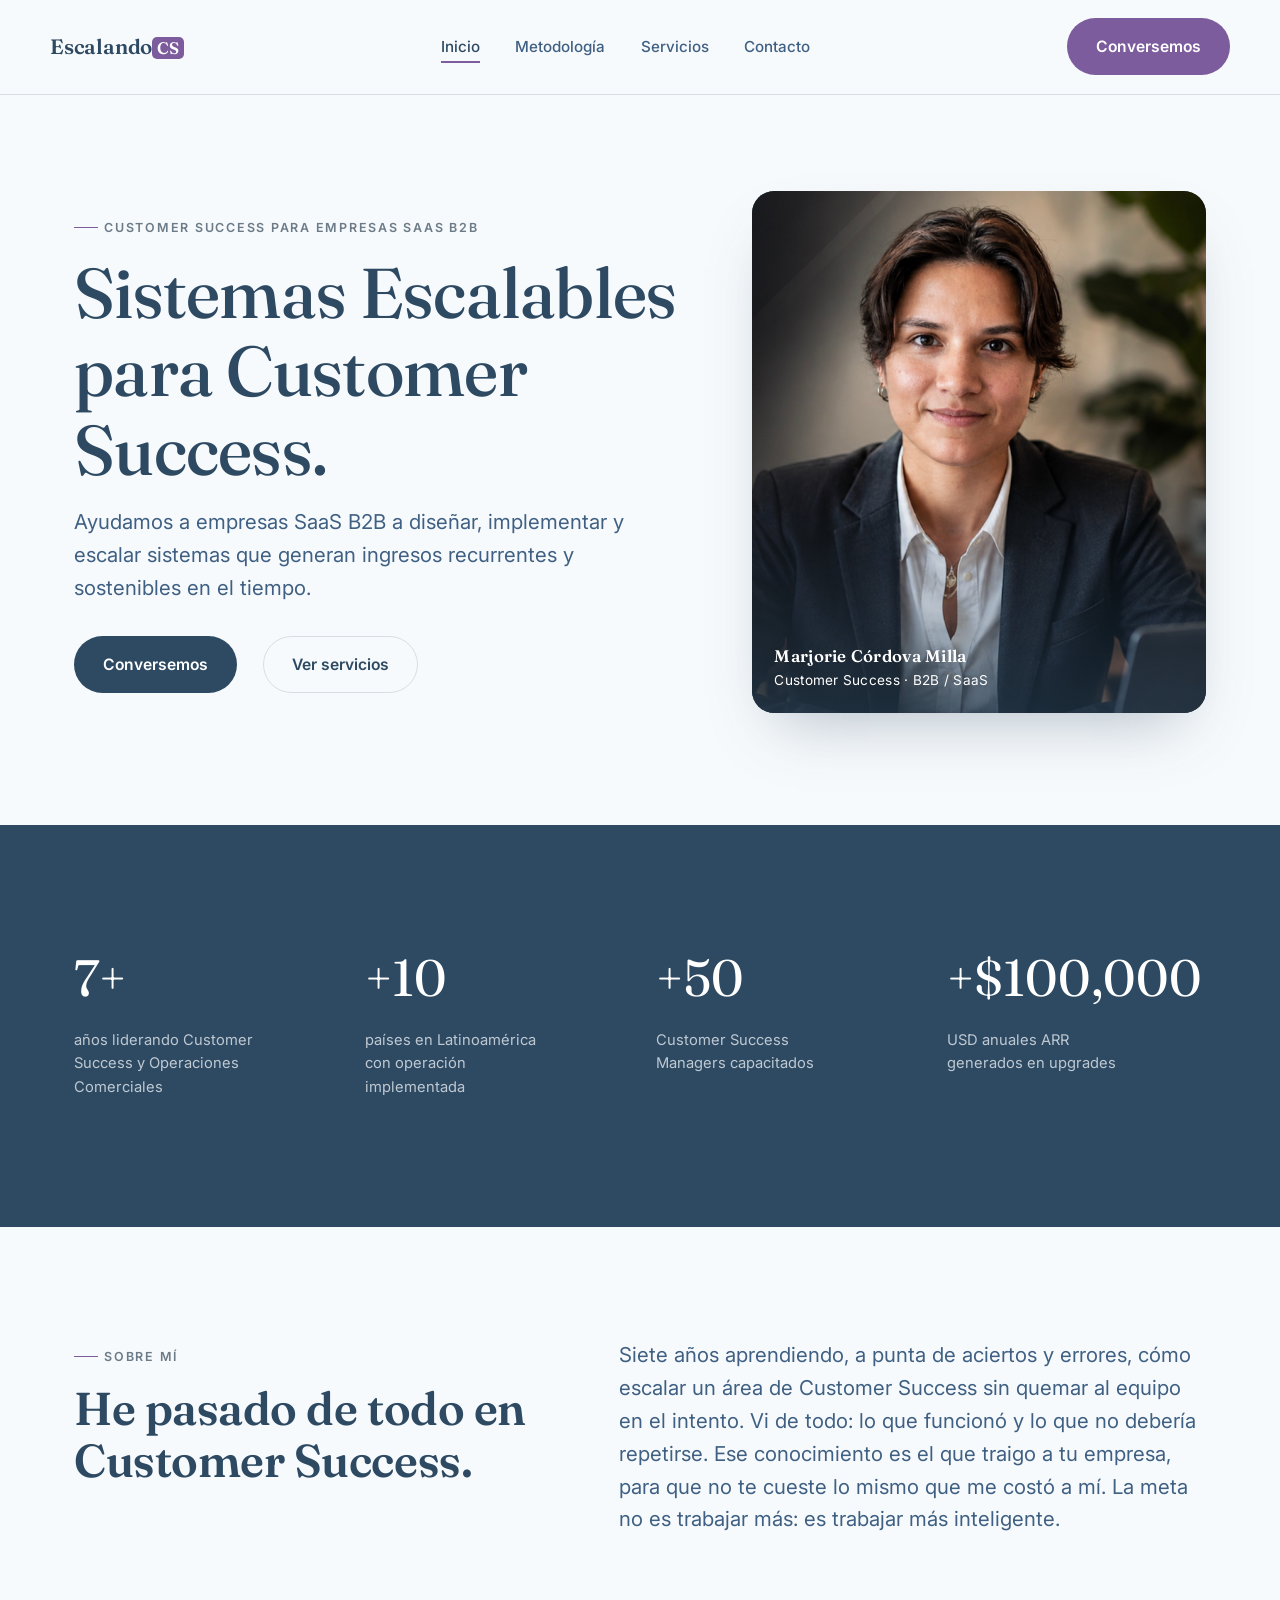
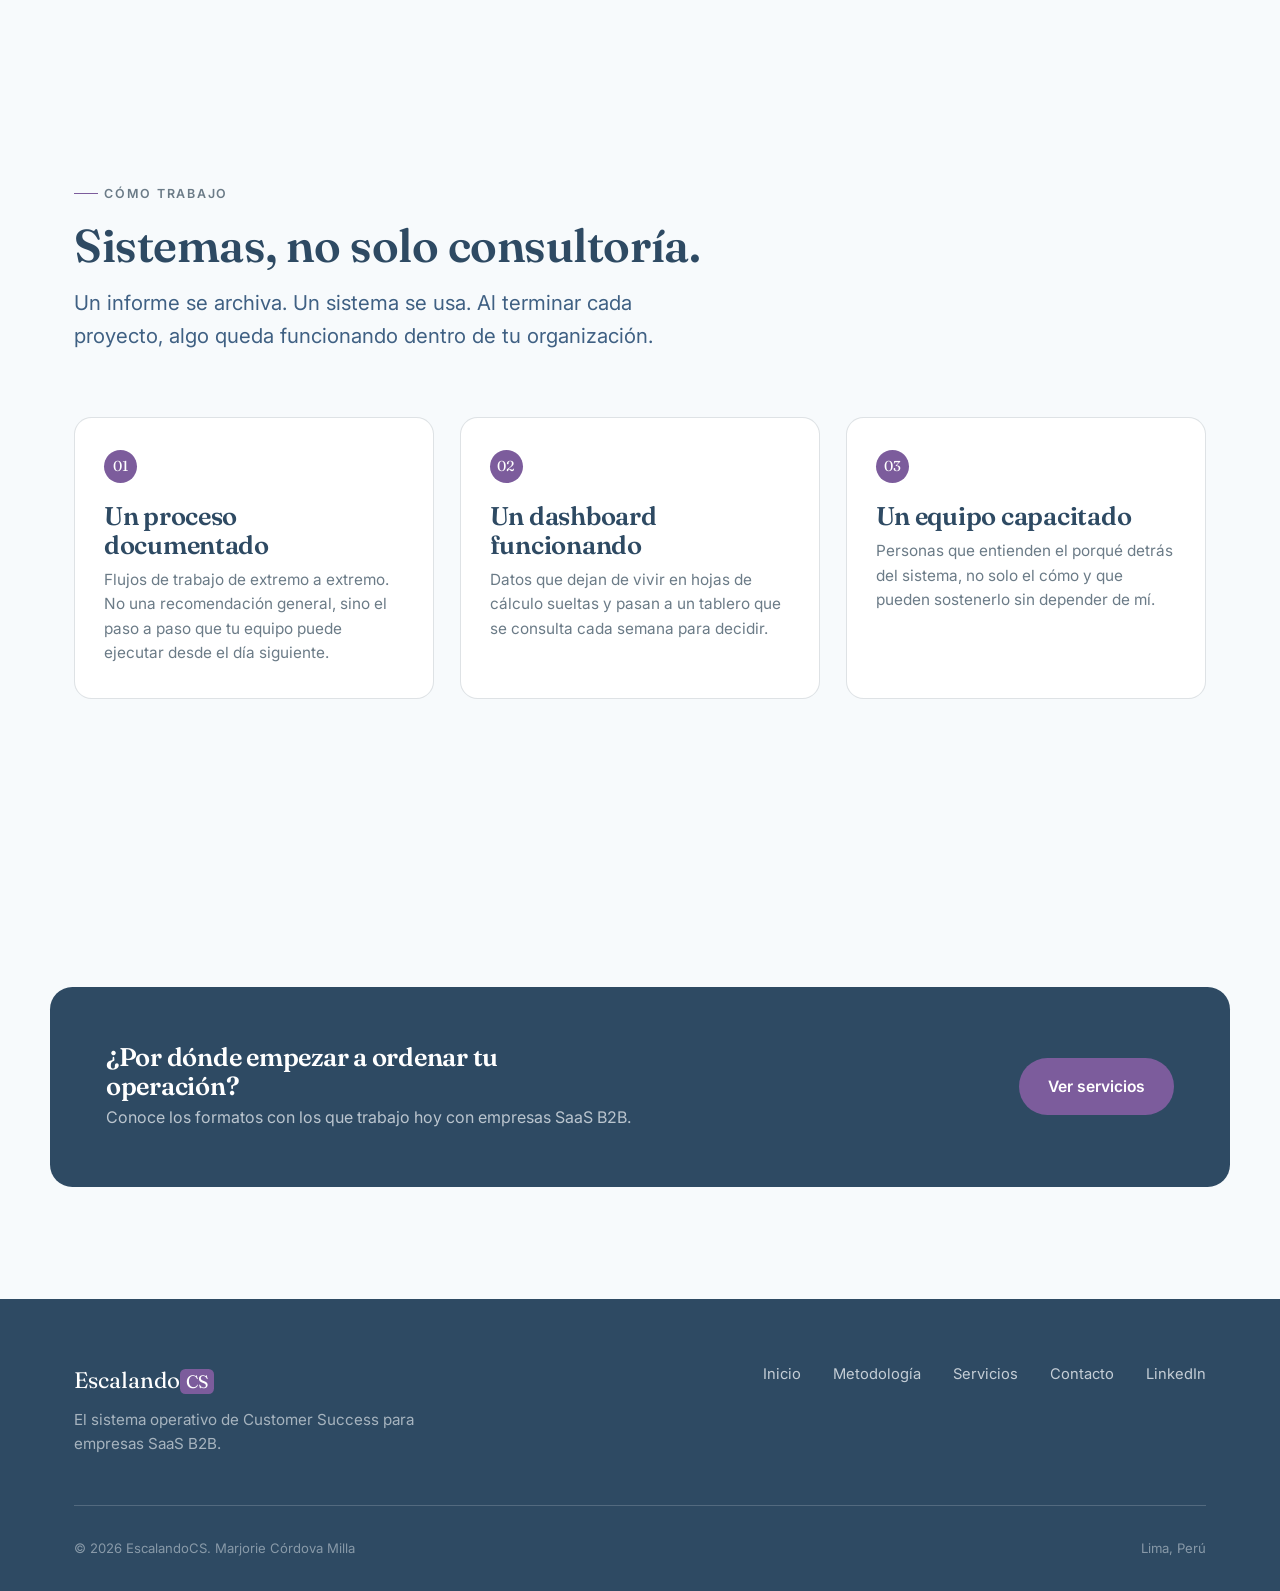
==== index.html @ 46651d8c "EscalandoCS: sitio inicial" ====
<!DOCTYPE html>
<html lang="es">
<head>
<meta charset="UTF-8">
<meta name="viewport" content="width=device-width, initial-scale=1.0">
<title>EscalandoCS. El sistema operativo de Customer Success</title>
<meta name="description" content="EscalandoCS diseña los procesos, la data y los equipos de Customer Success para empresas SaaS B2B que quieren escalar ingresos recurrentes sin perder lo humano.">
<link rel="preconnect" href="https://fonts.googleapis.com">
<link rel="preconnect" href="https://fonts.gstatic.com" crossorigin>
<link href="https://fonts.googleapis.com/css2?family=Fraunces:opsz,wght@9..144,500;9..144,600&family=Inter:wght@400;500;600&display=swap" rel="stylesheet">
<link rel="stylesheet" href="assets/css/style.css?v=20260730">
</head>
<body>

<header class="site-header">
  <div class="container nav">
    <a href="index.html" class="nav-logo">Escalando<span>CS</span></a>
    <nav aria-label="Principal">
      <ul class="nav-links">
        <li><a href="index.html" aria-current="page">Inicio</a></li>
        <li><a href="metodologia.html">Metodología</a></li>
        <li><a href="servicios.html">Servicios</a></li>
        <li><a href="contacto.html">Contacto</a></li>
      </ul>
    </nav>
    <div class="nav-cta">
      <a href="https://calendar.app.google/FzGwmAzHEnLBb7UY6" class="btn btn-gold btn-primary-desktop" target="_blank" rel="noopener">Conversemos</a>
      <button class="nav-toggle" data-nav-toggle aria-label="Abrir menú" aria-expanded="false">
        <span class="nav-toggle-bars"><span></span><span></span><span></span></span>
      </button>
    </div>
  </div>
  <div class="container nav-mobile-panel" data-nav-mobile>
    <a href="index.html" aria-current="page">Inicio</a>
    <a href="metodologia.html">Metodología</a>
    <a href="servicios.html">Servicios</a>
    <a href="contacto.html">Contacto</a>
    <a href="https://calendar.app.google/FzGwmAzHEnLBb7UY6" class="btn btn-gold" target="_blank" rel="noopener">Conversemos</a>
  </div>
</header>

<main>

  <section class="hero">
    <div class="container hero-grid">
      <div class="hero-copy reveal">
        <span class="eyebrow">Customer Success para empresas SaaS B2B</span>
        <h1>Sistemas Escalables para Customer Success.</h1>
        <p class="lede">Ayudamos a empresas SaaS B2B a diseñar, implementar y escalar sistemas que generan ingresos recurrentes y sostenibles en el tiempo.</p>
        <div class="hero-actions">
          <a href="https://calendar.app.google/FzGwmAzHEnLBb7UY6" class="btn btn-primary" target="_blank" rel="noopener">
            Conversemos
          </a>
          <a href="servicios.html" class="btn btn-ghost">Ver servicios</a>
        </div>
      </div>
      <div class="hero-photo reveal">
        <img src="assets/photos/marjorie-hero.jpg" alt="Marjorie Córdova Milla, fundadora de EscalandoCS" width="1400" height="1610">
        <div class="hero-photo-caption">
          <strong>Marjorie Córdova Milla</strong>
          Customer Success · B2B / SaaS
        </div>
      </div>
    </div>
  </section>

  <section class="stats">
    <div class="container stats-grid">
      <div class="reveal">
        <div class="stat-num" data-count="7+">0</div>
        <p class="stat-label">años liderando Customer Success y Operaciones Comerciales</p>
      </div>
      <div class="reveal">
        <div class="stat-num" data-count="+10">0</div>
        <p class="stat-label">países en Latinoamérica con operación implementada</p>
      </div>
      <div class="reveal">
        <div class="stat-num" data-count="+50">0</div>
        <p class="stat-label">Customer Success Managers capacitados</p>
      </div>
      <div class="reveal">
        <div class="stat-num" data-count="+$100000">0</div>
        <p class="stat-label">USD anuales ARR generados en upgrades</p>
      </div>
    </div>
  </section>

  <section class="about">
    <div class="container about-block">
      <div class="reveal">
        <span class="eyebrow">Sobre mí</span>
        <h2>He pasado de todo en Customer Success.</h2>
      </div>
      <div class="reveal">
        <p class="lede">Siete años aprendiendo, a punta de aciertos y errores, cómo escalar un área de Customer Success sin quemar al equipo en el intento. Vi de todo: lo que funcionó y lo que no debería repetirse. Ese conocimiento es el que traigo a tu empresa, para que no te cueste lo mismo que me costó a mí. La meta no es trabajar más: es trabajar más inteligente.</p>
      </div>
    </div>
  </section>

  <section class="value">
    <div class="container">
      <div class="section-head reveal">
        <span class="eyebrow">Cómo trabajo</span>
        <h2>Sistemas, no solo consultoría.</h2>
        <p class="lede">Un informe se archiva. Un sistema se usa. Al terminar cada proyecto, algo queda funcionando dentro de tu organización.</p>
      </div>
      <div class="value-grid">
        <div class="value-card reveal">
          <div class="num">01</div>
          <h3>Un proceso documentado</h3>
          <p>Flujos de trabajo de extremo a extremo. No una recomendación general, sino el paso a paso que tu equipo puede ejecutar desde el día siguiente.</p>
        </div>
        <div class="value-card reveal">
          <div class="num">02</div>
          <h3>Un dashboard funcionando</h3>
          <p>Datos que dejan de vivir en hojas de cálculo sueltas y pasan a un tablero que se consulta cada semana para decidir.</p>
        </div>
        <div class="value-card reveal">
          <div class="num">03</div>
          <h3>Un equipo capacitado</h3>
          <p>Personas que entienden el porqué detrás del sistema, no solo el cómo y que pueden sostenerlo sin depender de mí.</p>
        </div>
      </div>
    </div>
  </section>

  <section class="cta-final">
    <div class="container services-cta reveal">
      <div>
        <h3>¿Por dónde empezar a ordenar tu operación?</h3>
        <p>Conoce los formatos con los que trabajo hoy con empresas SaaS B2B.</p>
      </div>
      <a href="servicios.html" class="btn btn-gold">Ver servicios</a>
    </div>
  </section>

</main>

<footer class="site-footer">
  <div class="container">
    <div class="footer-top">
      <div>
        <div class="footer-logo">Escalando<span>CS</span></div>
        <p class="footer-tagline">El sistema operativo de Customer Success para empresas SaaS B2B.</p>
      </div>
      <div class="footer-links">
        <a href="index.html">Inicio</a>
        <a href="metodologia.html">Metodología</a>
        <a href="servicios.html">Servicios</a>
        <a href="contacto.html">Contacto</a>
        <a href="https://www.linkedin.com/in/marjorie-cordova-291a7262/" target="_blank" rel="noopener">LinkedIn</a>
      </div>
    </div>
    <div class="footer-bottom">
      <span>© 2026 EscalandoCS. Marjorie Córdova Milla</span>
      <span>Lima, Perú</span>
    </div>
  </div>
</footer>

<script defer src="assets/js/main.js?v=20260730"></script>
</body>
</html>
---- assets/css/style.css ----
/* ============================================================
   ESCALANDOCS. Sistema de diseño
   Paleta Huascarán/Alpamayo. Estructura azul montaña + acento violeta
   ============================================================ */

:root {
  --ink: #2e4a63;
  --ink-soft: #3f6083;
  --ink-mute: #6b7b87;
  --cream: #f7fafc;
  --cream-soft: #e9eef2;
  --paper: #ffffff;
  --accent: #7c5c9c;
  --accent-soft: #6b4f87;
  --line: rgba(107, 123, 135, 0.22);
  --line-on-dark: rgba(247, 250, 252, 0.18);

  --font-display: "Fraunces", "Iowan Old Style", "Georgia", serif;
  --font-body: "Inter", -apple-system, BlinkMacSystemFont, "Segoe UI", sans-serif;

  --container: 1180px;
  --space-xs: 0.5rem;
  --space-sm: 1rem;
  --space-md: 2rem;
  --space-lg: 4rem;
  --space-xl: 7rem;

  --ease: cubic-bezier(0.16, 1, 0.3, 1);
}

*, *::before, *::after { box-sizing: border-box; }

html {
  scroll-behavior: smooth;
  -webkit-text-size-adjust: 100%;
}

body {
  margin: 0;
  background: var(--cream);
  color: var(--ink);
  font-family: var(--font-body);
  font-size: 16px;
  line-height: 1.6;
  -webkit-font-smoothing: antialiased;
  overflow-x: hidden;
}

img { max-width: 100%; display: block; }

a { color: inherit; text-decoration: none; }

h1, h2, h3, h4 {
  font-family: var(--font-display);
  font-weight: 600;
  line-height: 1.12;
  margin: 0 0 var(--space-sm);
  color: var(--ink);
  letter-spacing: -0.01em;
}

h1 { font-size: clamp(2.4rem, 5.5vw, 4.4rem); font-weight: 500; }
h2 { font-size: clamp(1.9rem, 3.6vw, 2.9rem); }
h3 { font-size: clamp(1.3rem, 2vw, 1.6rem); }

p { margin: 0 0 var(--space-sm); color: var(--ink-mute); }

.lede {
  font-size: clamp(1.05rem, 1.6vw, 1.3rem);
  color: var(--ink-soft);
  max-width: 46ch;
}

.eyebrow {
  display: inline-flex;
  align-items: center;
  gap: 0.5em;
  font-family: var(--font-body);
  font-size: 0.78rem;
  font-weight: 600;
  letter-spacing: 0.14em;
  text-transform: uppercase;
  color: var(--ink-mute);
  margin-bottom: var(--space-sm);
}
.eyebrow::before {
  content: "";
  width: 24px;
  height: 1px;
  background: var(--accent);
}

.container {
  width: 100%;
  max-width: var(--container);
  margin: 0 auto;
  padding: 0 1.5rem;
}

section { padding: var(--space-xl) 0; }
@media (max-width: 720px) {
  section { padding: var(--space-lg) 0; }
}

/* ---------------- Buttons ---------------- */

.btn {
  display: inline-flex;
  align-items: center;
  justify-content: center;
  gap: 0.6em;
  padding: 0.95em 1.8em;
  border-radius: 999px;
  font-family: var(--font-body);
  font-weight: 600;
  font-size: 0.98rem;
  border: 1px solid transparent;
  cursor: pointer;
  transition: transform 0.3s var(--ease), background 0.3s var(--ease), color 0.3s var(--ease), border-color 0.3s var(--ease);
  white-space: nowrap;
}
.btn:hover { transform: translateY(-2px); }

.btn-primary {
  background: var(--ink);
  color: var(--paper);
}
.btn-primary:hover { background: var(--ink-mute); }

.btn-gold {
  background: var(--accent);
  color: var(--paper);
}
.btn-gold:hover { background: var(--accent-soft); }

.btn-ghost {
  background: transparent;
  color: var(--ink);
  border-color: var(--line);
}
.btn-ghost:hover { border-color: var(--ink); }

.btn-ghost-light {
  background: transparent;
  color: var(--paper);
  border-color: var(--line-on-dark);
}
.btn-ghost-light:hover { border-color: var(--paper); }

.btn svg { width: 1.1em; height: 1.1em; flex-shrink: 0; }

/* ---------------- Nav ---------------- */

.site-header {
  position: sticky;
  top: 0;
  z-index: 100;
  background: rgba(247, 250, 252, 0.86);
  backdrop-filter: blur(10px);
  border-bottom: 1px solid var(--line);
}

.nav {
  display: flex;
  align-items: center;
  justify-content: space-between;
  padding: 1.15rem 0;
}

.nav-logo {
  font-family: var(--font-display);
  font-size: 1.3rem;
  font-weight: 600;
  letter-spacing: -0.01em;
}
.nav-logo span,
.footer-logo span {
  background: var(--accent);
  color: var(--paper);
  font-size: 0.8em;
  padding: 0.06em 0.32em;
  border-radius: 0.3em;
}

.nav-links {
  display: flex;
  align-items: center;
  gap: 2.2rem;
  list-style: none;
  margin: 0;
  padding: 0;
}

.nav-links a {
  font-size: 0.95rem;
  font-weight: 500;
  color: var(--ink-soft);
  position: relative;
  padding: 0.3em 0;
  transition: color 0.25s var(--ease);
}
.nav-links a::after {
  content: "";
  position: absolute;
  left: 0; right: 100%;
  bottom: -2px;
  height: 1.5px;
  background: var(--accent);
  transition: right 0.3s var(--ease);
}
.nav-links a:hover, .nav-links a[aria-current="page"] { color: var(--ink); }
.nav-links a:hover::after, .nav-links a[aria-current="page"]::after { right: 0; }

.nav-cta { display: flex; align-items: center; gap: 1.6rem; }

.nav-toggle {
  display: none;
  width: 42px;
  height: 42px;
  border-radius: 50%;
  border: 1px solid var(--line);
  background: transparent;
  align-items: center;
  justify-content: center;
  cursor: pointer;
  flex-shrink: 0;
}
.nav-toggle-bars {
  position: relative;
  width: 18px;
  height: 12px;
}
.nav-toggle-bars span {
  position: absolute;
  left: 0;
  width: 100%;
  height: 1.5px;
  background: var(--ink);
  transition: transform 0.3s var(--ease), opacity 0.3s var(--ease), top 0.3s var(--ease);
}
.nav-toggle-bars span:nth-child(1) { top: 0; }
.nav-toggle-bars span:nth-child(2) { top: 5.5px; }
.nav-toggle-bars span:nth-child(3) { top: 11px; }

.nav-mobile-panel {
  display: none;
  flex-direction: column;
  gap: 0;
  padding: 0.5rem 0 1.5rem;
  border-top: 1px solid var(--line);
}
.nav-mobile-panel a {
  padding: 0.9rem 0;
  font-size: 1.1rem;
  font-family: var(--font-display);
  border-bottom: 1px solid var(--line);
  color: var(--ink-soft);
}
.nav-mobile-panel a[aria-current="page"] { color: var(--ink); border-color: var(--accent); font-weight: 600; }
.nav-mobile-panel .btn { margin-top: 1.2rem; align-self: flex-start; }

@media (max-width: 860px) {
  .nav-links { display: none; }
  .nav-cta .btn-primary-desktop { display: none; }
  .nav-toggle { display: inline-flex; }
  body.nav-open .nav-mobile-panel { display: flex; }
}

body.nav-open .nav-toggle-bars span:nth-child(1) { top: 5.5px; transform: rotate(45deg); }
body.nav-open .nav-toggle-bars span:nth-child(2) { opacity: 0; }
body.nav-open .nav-toggle-bars span:nth-child(3) { top: 5.5px; transform: rotate(-45deg); }

/* ---------------- Hero ---------------- */

.hero {
  padding: clamp(3rem, 8vw, 6rem) 0 var(--space-xl);
  background: var(--cream);
}

.hero-grid {
  display: grid;
  grid-template-columns: 1.15fr 0.85fr;
  gap: clamp(2rem, 5vw, 4rem);
  align-items: center;
}

.hero-copy .lede { margin-bottom: var(--space-md); }

.hero-actions {
  display: flex;
  align-items: center;
  gap: 1.6rem;
  flex-wrap: wrap;
}

.hero-note {
  font-size: 0.9rem;
  color: var(--ink-mute);
}

.hero-photo {
  position: relative;
  border-radius: 1.4rem;
  overflow: hidden;
  aspect-ratio: 4 / 4.6;
  background: var(--ink);
  box-shadow: 0 30px 60px -25px rgba(46, 74, 99, 0.35);
}
.hero-photo img {
  width: 100%;
  height: 100%;
  object-fit: cover;
}
.hero-photo::after {
  content: "";
  position: absolute;
  inset: 0;
  background: linear-gradient(180deg, rgba(46,74,99,0) 55%, rgba(46,74,99,0.55) 100%);
}
.hero-photo-caption {
  position: absolute;
  left: 1.4rem;
  bottom: 1.3rem;
  right: 1.4rem;
  z-index: 2;
  color: var(--paper);
  font-size: 0.85rem;
  letter-spacing: 0.02em;
}
.hero-photo-caption strong { display: block; font-family: var(--font-display); font-size: 1.05rem; font-weight: 600; }

@media (max-width: 900px) {
  .hero-grid { grid-template-columns: 1fr; }
  .hero-photo { order: -1; max-width: 340px; margin: 0 auto; aspect-ratio: 4/4.8; }
}

/* ---------------- Stats ---------------- */

.stats {
  background: var(--ink);
  color: var(--paper);
}
.stats-grid {
  display: grid;
  grid-template-columns: repeat(4, 1fr);
  gap: var(--space-md);
}
.stat-num {
  font-family: var(--font-display);
  font-size: clamp(2.2rem, 4.5vw, 3.2rem);
  color: var(--paper);
  margin-bottom: 0.2em;
}
.stat-label {
  font-size: 0.92rem;
  color: rgba(247, 250, 252, 0.72);
  max-width: 20ch;
}
@media (max-width: 860px) {
  .stats-grid { grid-template-columns: repeat(2, 1fr); gap: var(--space-lg) var(--space-md); }
}

/* ---------------- Section headers ---------------- */

.section-head {
  max-width: 640px;
  margin-bottom: var(--space-lg);
}
.section-head.center { margin-left: auto; margin-right: auto; text-align: center; }

/* ---------------- About block (home) ---------------- */

.about-block {
  display: grid;
  grid-template-columns: 0.9fr 1.1fr;
  gap: clamp(2rem, 5vw, 5rem);
  align-items: start;
}
@media (max-width: 860px) { .about-block { grid-template-columns: 1fr; } }

/* ---------------- Value / systems block ---------------- */

.value-grid {
  display: grid;
  grid-template-columns: repeat(3, 1fr);
  gap: 1.6rem;
}
.value-card {
  background: var(--paper);
  border: 1px solid var(--line);
  border-radius: 1.1rem;
  padding: 2rem 1.8rem;
}
.value-card .num {
  font-family: var(--font-display);
  font-size: 0.9rem;
  color: var(--paper);
  background: var(--accent);
  width: 2.1rem;
  height: 2.1rem;
  border-radius: 50%;
  display: flex;
  align-items: center;
  justify-content: center;
  margin-bottom: 1.2rem;
}
.value-card h3 { margin-bottom: 0.5rem; }
.value-card p { margin: 0; font-size: 0.96rem; }

@media (max-width: 860px) { .value-grid { grid-template-columns: 1fr; } }

.services-cta {
  margin-top: var(--space-lg);
  background: var(--ink);
  color: var(--paper);
  border-radius: 1.4rem;
  padding: clamp(2.2rem, 5vw, 3.5rem);
  display: flex;
  align-items: center;
  justify-content: space-between;
  gap: 2rem;
  flex-wrap: wrap;
}
.services-cta h3 { color: var(--paper); margin-bottom: 0.3rem; max-width: 30ch; }
.services-cta p { color: rgba(247,250,252,0.7); margin: 0; }

/* ---------------- Flow diagram (resumen de fases) ---------------- */

.flow { padding: 0 0 var(--space-lg); }

.flow-diagram {
  display: flex;
  align-items: stretch;
  justify-content: center;
  gap: 0.6rem;
  flex-wrap: wrap;
}

.flow-step {
  display: flex;
  flex-direction: column;
  align-items: center;
  justify-content: center;
  gap: 0.35rem;
  flex: 1 1 170px;
  max-width: 220px;
  text-align: center;
  padding: 1.3rem 1rem;
  border: 1px solid var(--line);
  border-radius: 1rem;
  background: var(--cream-soft);
}

.flow-step-num {
  display: inline-flex;
  align-items: center;
  justify-content: center;
  width: 1.7rem;
  height: 1.7rem;
  border-radius: 50%;
  background: var(--accent);
  color: var(--paper);
  font-family: var(--font-display);
  font-size: 0.78rem;
  font-weight: 700;
}

.flow-step-label {
  font-family: var(--font-display);
  font-size: 1.05rem;
  color: var(--ink);
}

.flow-arrow {
  align-self: center;
  color: var(--ink-mute);
  font-size: 1.4rem;
  line-height: 1;
  flex-shrink: 0;
}

@media (max-width: 780px) {
  .flow-diagram { flex-direction: column; }
  .flow-step { max-width: none; }
  .flow-arrow { transform: rotate(90deg); }
}

/* ---------------- Metodologia ---------------- */

.method-list {
  display: flex;
  flex-direction: column;
  max-width: 760px;
}

.method-step {
  display: grid;
  grid-template-columns: 3.4rem 1fr;
  gap: 1.6rem;
}

.method-marker {
  display: flex;
  flex-direction: column;
  align-items: center;
}

.method-num {
  width: 3rem;
  height: 3rem;
  flex-shrink: 0;
  border-radius: 50%;
  color: var(--paper);
  background: var(--accent);
  font-family: var(--font-display);
  font-size: 1.05rem;
  display: flex;
  align-items: center;
  justify-content: center;
}

.method-line {
  width: 1px;
  flex: 1;
  min-height: 2rem;
  background: var(--line);
  margin: 0.4rem 0;
}

.method-body { padding-bottom: 2.6rem; }
.method-body h3 { margin-bottom: 0.4rem; }
.method-body p { margin: 0; max-width: 52ch; }

@media (max-width: 620px) {
  .method-step { grid-template-columns: 2.8rem 1fr; gap: 1.1rem; }
  .method-num { width: 2.5rem; height: 2.5rem; font-size: 0.92rem; }
}

/* ---------------- Pricing ---------------- */

.pricing-grid {
  display: grid;
  grid-template-columns: repeat(2, 1fr);
  gap: 1.4rem;
}

.price-card {
  display: flex;
  flex-direction: column;
  border: 1px solid var(--line);
  border-radius: 1.2rem;
  padding: clamp(1.8rem, 3vw, 2.4rem);
  background: var(--paper);
}

.price-tag {
  display: inline-block;
  font-size: 0.76rem;
  font-weight: 600;
  letter-spacing: 0.08em;
  text-transform: uppercase;
  background: var(--accent);
  color: var(--paper);
  padding: 0.3em 0.7em;
  border-radius: 0.3em;
  margin-bottom: 0.9rem;
}

.price-card h3 { margin-bottom: 0.6rem; }
.price-card p { flex: 1; font-size: 0.96rem; margin-bottom: 1.4rem; }

@media (max-width: 780px) {
  .pricing-grid { grid-template-columns: 1fr; }
}

/* ---------------- Casos de uso (anidados en Metodología) ---------------- */

.usecase-list { display: flex; flex-direction: column; gap: 1.2rem; }

.usecase-card {
  border: 1px solid var(--line);
  border-radius: 1.2rem;
  padding: clamp(1.6rem, 3.5vw, 2.4rem);
  background: var(--paper);
  display: grid;
  grid-template-columns: 3.2rem 1fr;
  gap: clamp(1rem, 3vw, 2rem);
}

.usecase-card--flat { grid-template-columns: 1fr; }

.usecase-content h4 { font-size: 1.05rem; margin-bottom: 0.6rem; max-width: 42ch; }
.usecase-content p { margin: 0 0 0.8rem; color: var(--ink-mute); font-size: 0.98rem; }
.usecase-content p:last-child { margin-bottom: 0; }

.usecase-content .usecase-outcome {
  padding-top: 0.9rem;
  margin-top: 0.2rem;
  border-top: 1px solid var(--line);
  color: var(--ink-soft);
}
.outcome-label {
  display: inline-block;
  font-size: 0.72rem;
  font-weight: 700;
  letter-spacing: 0.08em;
  text-transform: uppercase;
  background: var(--accent);
  color: var(--paper);
  padding: 0.15em 0.5em;
  border-radius: 0.3em;
  margin-right: 0.6em;
}

.method-body .usecase-list.nested {
  margin-top: 1.2rem;
  gap: 1rem;
}

@media (max-width: 780px) {
  .usecase-card { grid-template-columns: 1fr; gap: 0.7rem; }
}

/* ---------------- Contact page ---------------- */

.contact-hero {
  text-align: center;
  padding-top: clamp(3rem, 8vw, 5rem);
}
.contact-hero .section-head { margin: 0 auto var(--space-md); }
.contact-actions {
  display: flex;
  justify-content: center;
  align-items: center;
  gap: 1.4rem;
  flex-wrap: wrap;
  margin-bottom: var(--space-md);
}
.contact-line {
  max-width: 50ch;
  margin: 0 auto;
  color: var(--ink-mute);
}

.contact-cards {
  display: grid;
  grid-template-columns: repeat(2, 1fr);
  gap: 1.4rem;
  margin-top: var(--space-lg);
}
.contact-card {
  border: 1px solid var(--line);
  border-radius: 1.2rem;
  padding: 2.2rem;
  background: var(--paper);
}
.contact-card .eyebrow { margin-bottom: 0.8rem; }
.contact-card p { margin-bottom: 1.2rem; }

@media (max-width: 720px) { .contact-cards { grid-template-columns: 1fr; } }

/* ---------------- Footer ---------------- */

.site-footer {
  background: var(--ink);
  color: rgba(247, 250, 252, 0.7);
  padding: var(--space-lg) 0 var(--space-md);
}
.footer-top {
  display: flex;
  justify-content: space-between;
  align-items: flex-start;
  gap: 2rem;
  flex-wrap: wrap;
  padding-bottom: var(--space-md);
  border-bottom: 1px solid var(--line-on-dark);
  margin-bottom: var(--space-md);
}
.footer-logo {
  font-family: var(--font-display);
  font-size: 1.4rem;
  color: var(--paper);
}
.footer-tagline { max-width: 34ch; color: rgba(247,250,252,0.6); font-size: 0.95rem; margin-top: 0.6rem; }
.footer-links { display: flex; gap: 2rem; flex-wrap: wrap; }
.footer-links a { font-size: 0.92rem; color: rgba(247,250,252,0.75); transition: color 0.25s var(--ease); }
.footer-links a:hover { color: var(--paper); }
.footer-bottom {
  display: flex;
  justify-content: space-between;
  flex-wrap: wrap;
  gap: 1rem;
  font-size: 0.82rem;
  color: rgba(247,250,252,0.45);
}

/* ---------------- Reveal animation ---------------- */

.reveal {
  opacity: 1;
  transform: none;
}
.js-ready .reveal {
  opacity: 0;
  transform: translateY(24px);
  transition: opacity 0.8s var(--ease), transform 0.8s var(--ease);
}
.js-ready .reveal.in-view {
  opacity: 1;
  transform: none;
}

@media (prefers-reduced-motion: reduce) {
  .js-ready .reveal { opacity: 1; transform: none; transition: none; }
  html { scroll-behavior: auto; }
}
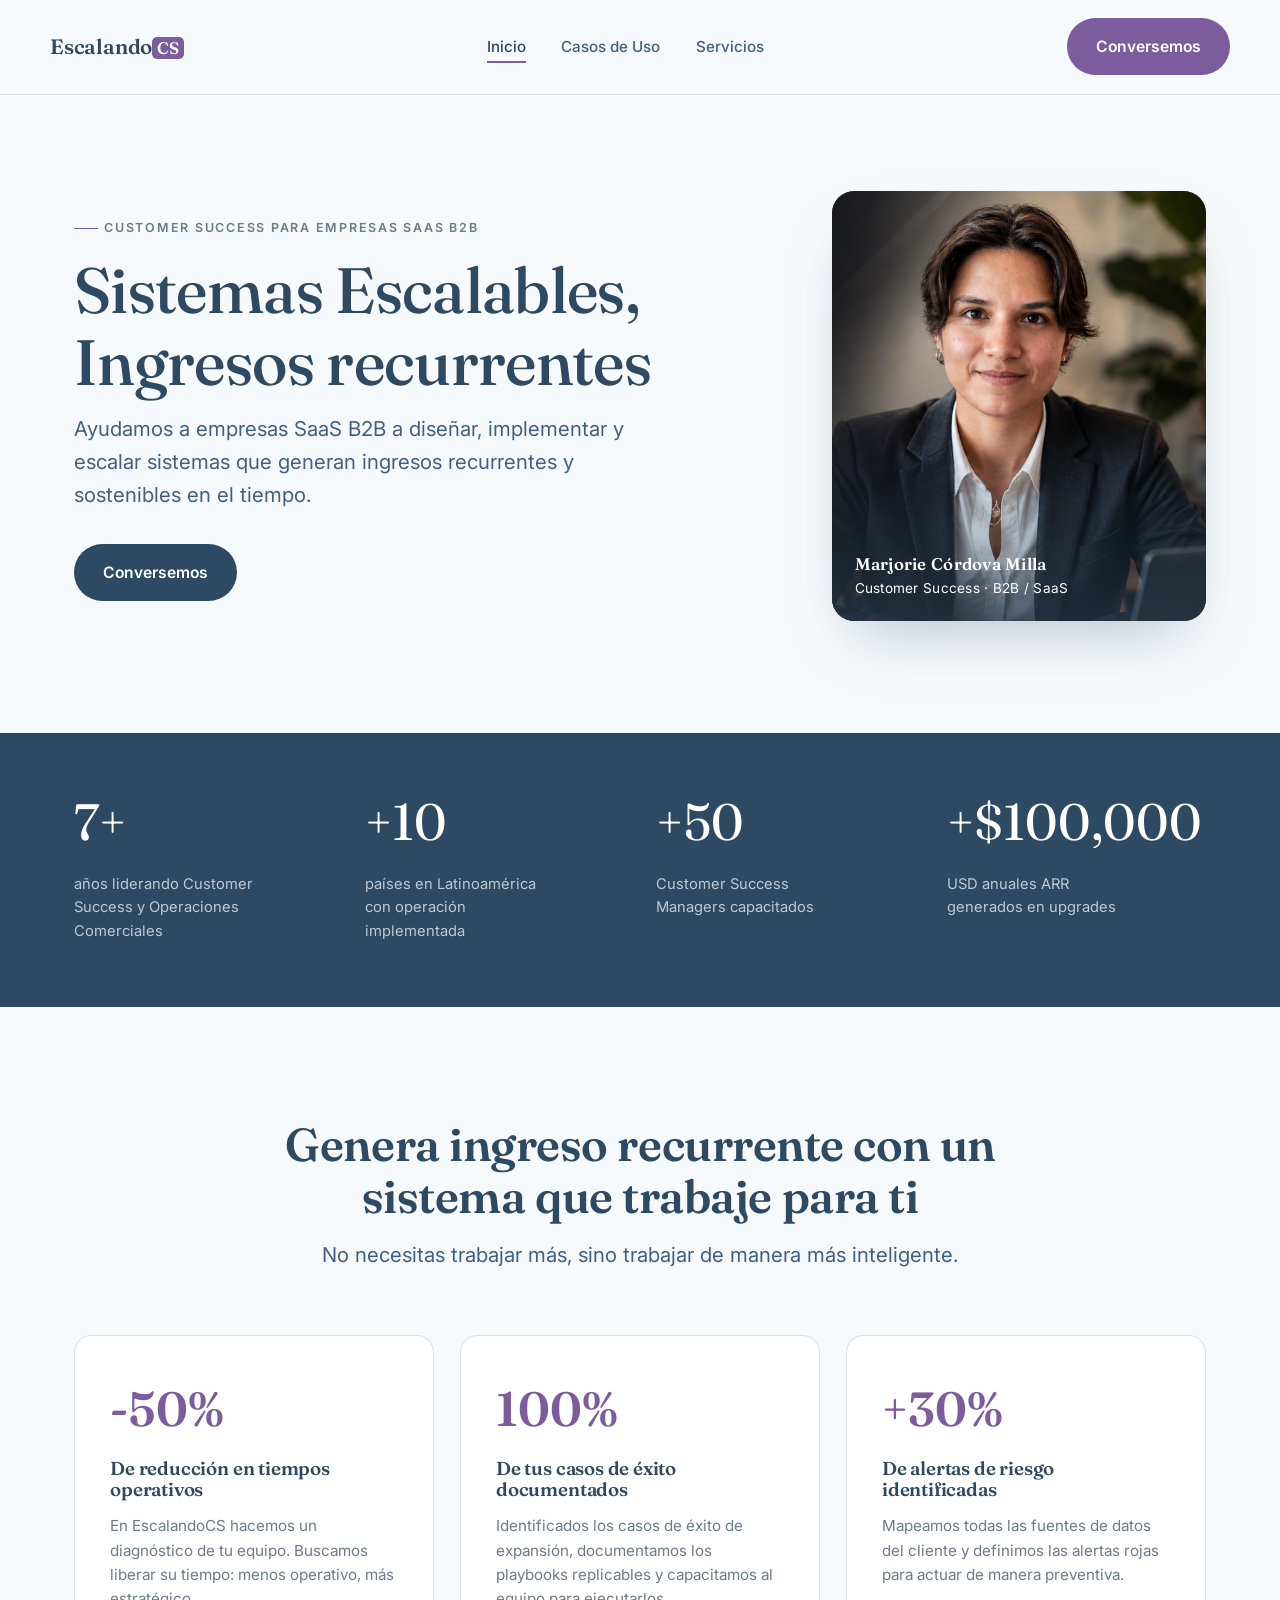
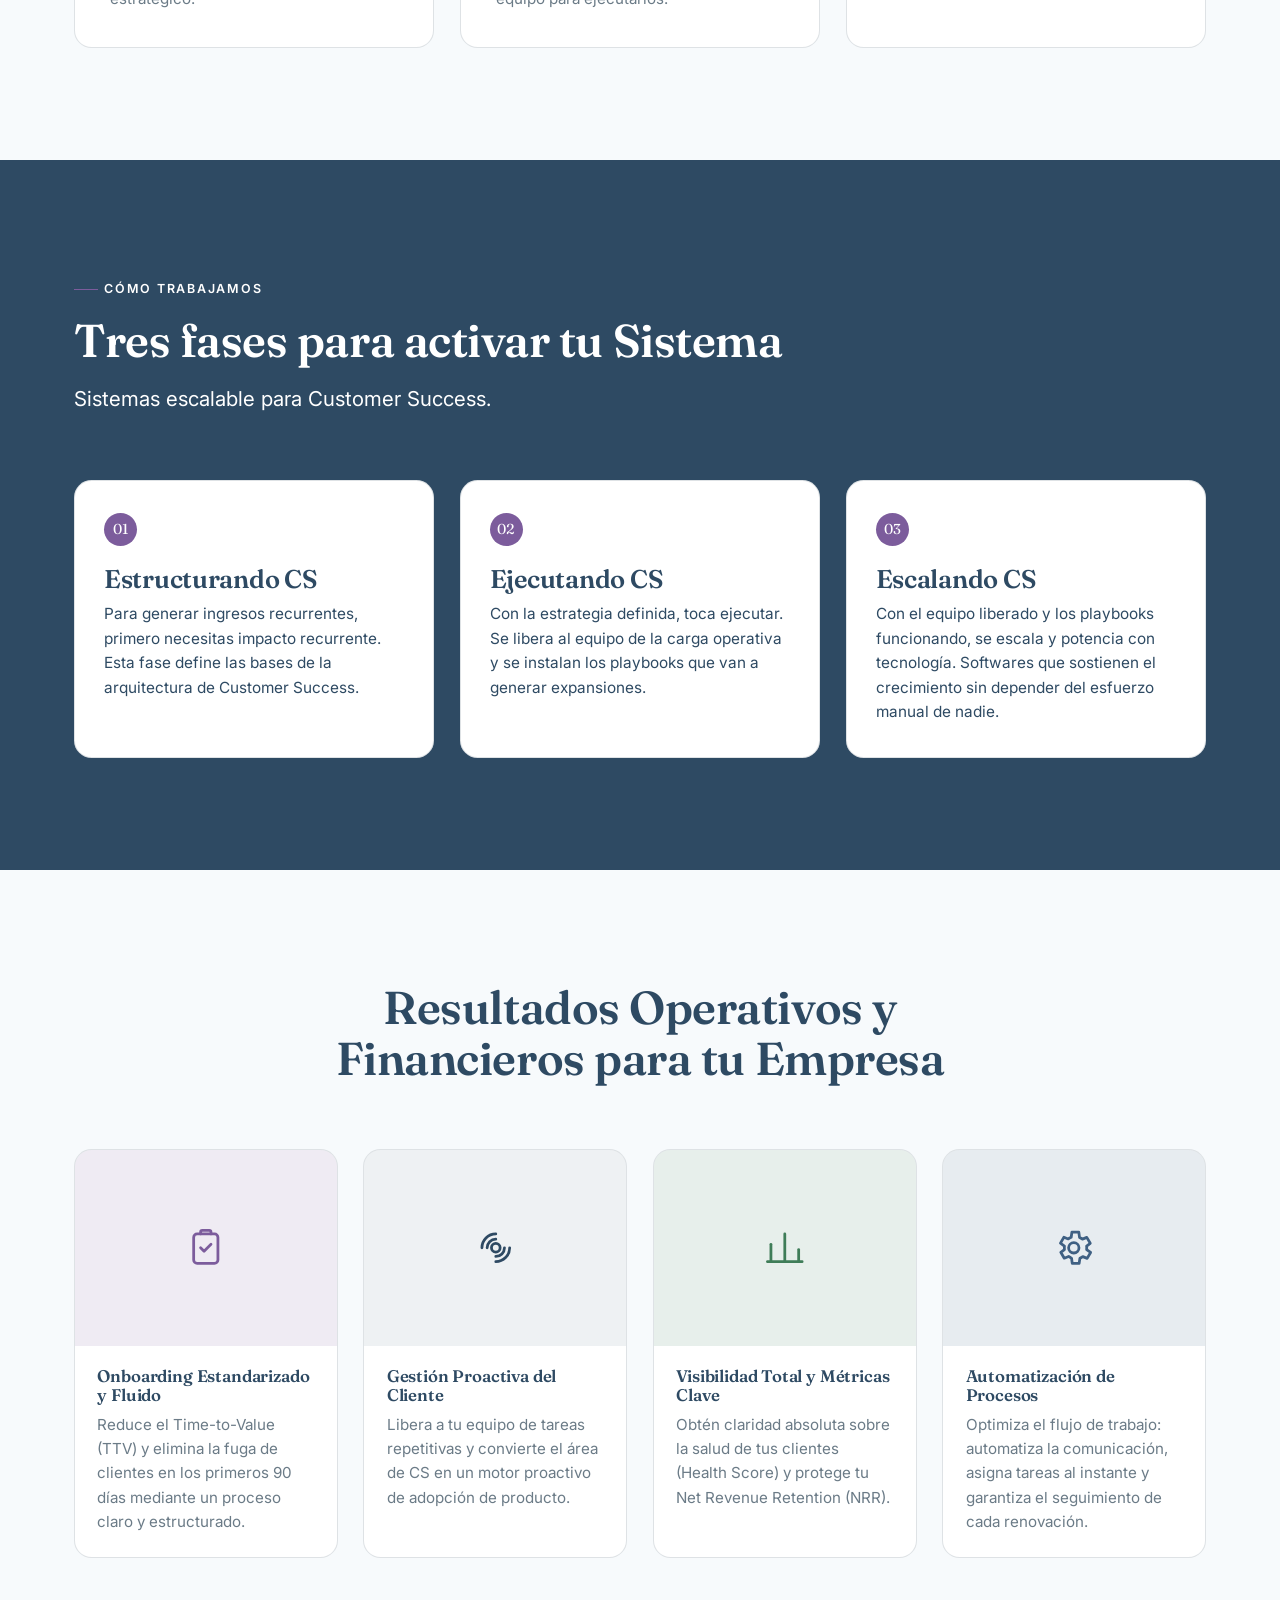
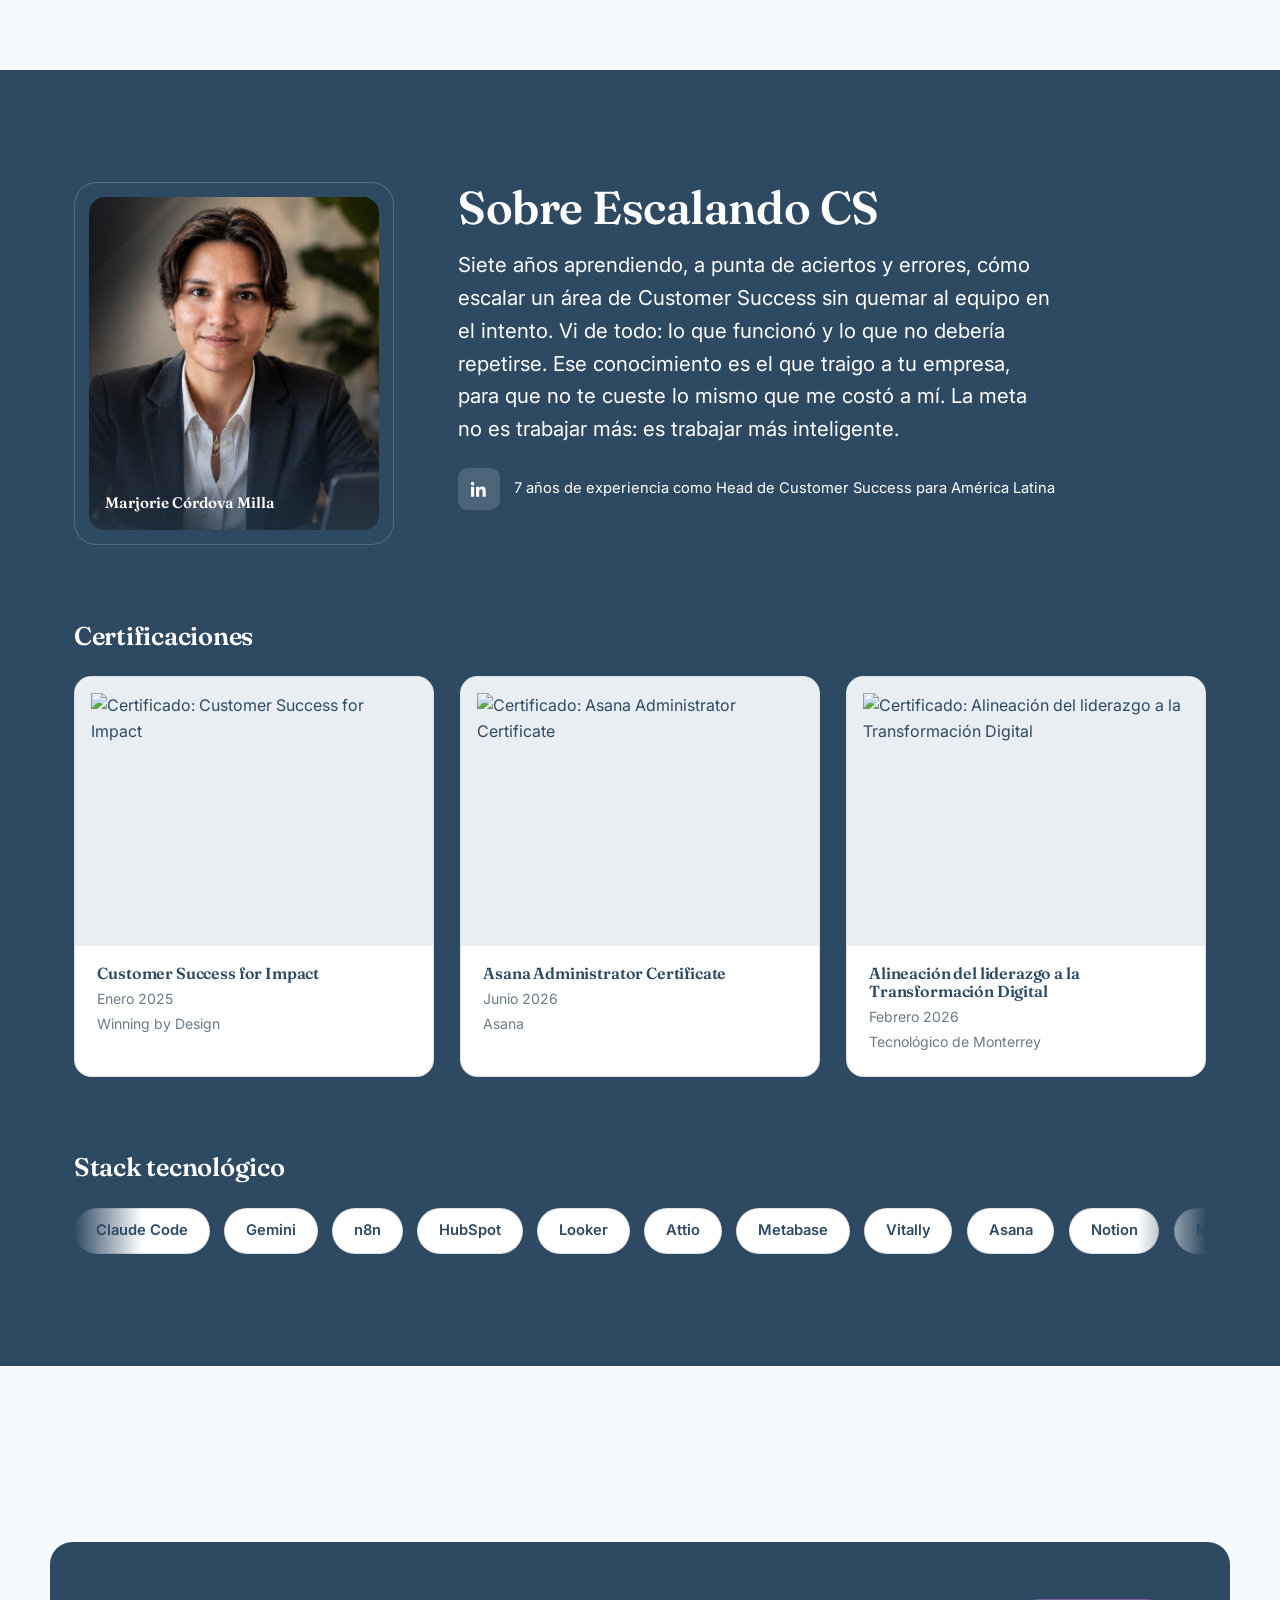
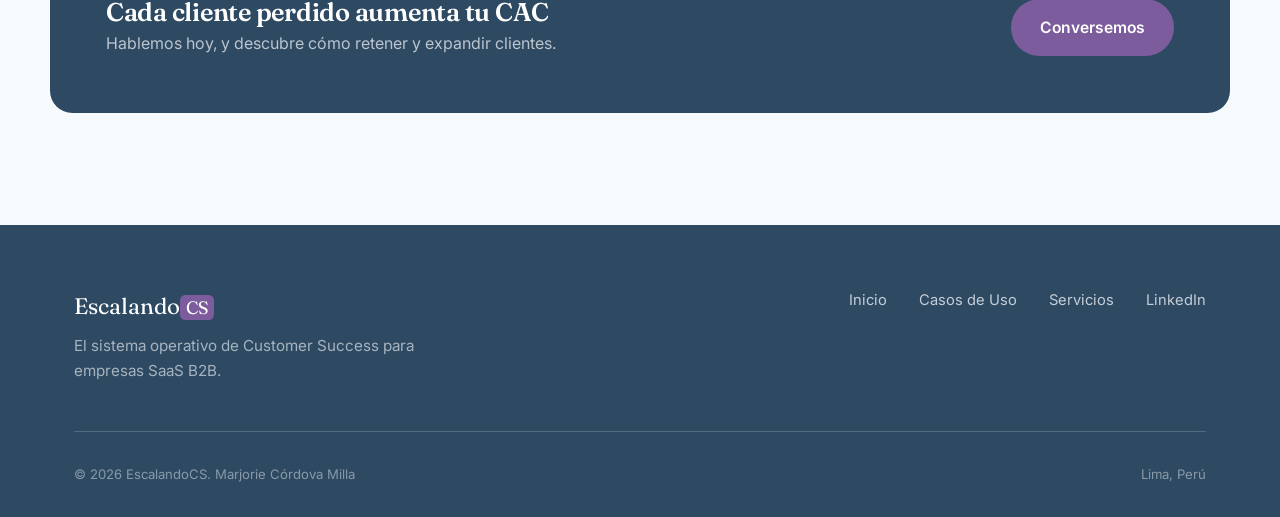
==== commit 0e59bc6f: "Rediseña Inicio, Casos de Uso y Servicios; quita Contacto del menú - Inicio: nuevo banner de impacto" ====
--- a/index.html
+++ b/index.html
@@ -8,7 +8,7 @@
 <link rel="preconnect" href="https://fonts.googleapis.com">
 <link rel="preconnect" href="https://fonts.gstatic.com" crossorigin>
 <link href="https://fonts.googleapis.com/css2?family=Fraunces:opsz,wght@9..144,500;9..144,600&family=Inter:wght@400;500;600&display=swap" rel="stylesheet">
-<link rel="stylesheet" href="assets/css/style.css?v=20260730">
+<link rel="stylesheet" href="assets/css/style.css?v=20260770">
 </head>
 <body>
 
@@ -18,9 +18,8 @@
     <nav aria-label="Principal">
       <ul class="nav-links">
         <li><a href="index.html" aria-current="page">Inicio</a></li>
-        <li><a href="metodologia.html">Metodología</a></li>
+        <li><a href="metodologia.html">Casos de Uso</a></li>
         <li><a href="servicios.html">Servicios</a></li>
-        <li><a href="contacto.html">Contacto</a></li>
       </ul>
     </nav>
     <div class="nav-cta">
@@ -32,9 +31,8 @@
   </div>
   <div class="container nav-mobile-panel" data-nav-mobile>
     <a href="index.html" aria-current="page">Inicio</a>
-    <a href="metodologia.html">Metodología</a>
+    <a href="metodologia.html">Casos de Uso</a>
     <a href="servicios.html">Servicios</a>
-    <a href="contacto.html">Contacto</a>
     <a href="https://calendar.app.google/FzGwmAzHEnLBb7UY6" class="btn btn-gold" target="_blank" rel="noopener">Conversemos</a>
   </div>
 </header>
@@ -45,13 +43,12 @@
     <div class="container hero-grid">
       <div class="hero-copy reveal">
         <span class="eyebrow">Customer Success para empresas SaaS B2B</span>
-        <h1>Sistemas Escalables para Customer Success.</h1>
+        <h1>Sistemas Escalables, Ingresos recurrentes</h1>
         <p class="lede">Ayudamos a empresas SaaS B2B a diseñar, implementar y escalar sistemas que generan ingresos recurrentes y sostenibles en el tiempo.</p>
         <div class="hero-actions">
           <a href="https://calendar.app.google/FzGwmAzHEnLBb7UY6" class="btn btn-primary" target="_blank" rel="noopener">
             Conversemos
           </a>
-          <a href="servicios.html" class="btn btn-ghost">Ver servicios</a>
         </div>
       </div>
       <div class="hero-photo reveal">
@@ -85,14 +82,29 @@
     </div>
   </section>
 
-  <section class="about">
-    <div class="container about-block">
-      <div class="reveal">
-        <span class="eyebrow">Sobre mí</span>
-        <h2>He pasado de todo en Customer Success.</h2>
-      </div>
-      <div class="reveal">
-        <p class="lede">Siete años aprendiendo, a punta de aciertos y errores, cómo escalar un área de Customer Success sin quemar al equipo en el intento. Vi de todo: lo que funcionó y lo que no debería repetirse. Ese conocimiento es el que traigo a tu empresa, para que no te cueste lo mismo que me costó a mí. La meta no es trabajar más: es trabajar más inteligente.</p>
+  <section class="impact">
+    <div class="container">
+      <div class="section-head center reveal">
+        <h2>Genera ingreso recurrente con un sistema que trabaje para ti</h2>
+        <p class="lede">No necesitas trabajar más, sino trabajar de manera más inteligente.</p>
+      </div>
+
+      <div class="stat-card-grid">
+        <div class="stat-card reveal">
+          <div class="stat-card-num">-50%</div>
+          <h3>De reducción en tiempos operativos</h3>
+          <p>En EscalandoCS hacemos un diagnóstico de tu equipo. Buscamos liberar su tiempo: menos operativo, más estratégico.</p>
+        </div>
+        <div class="stat-card reveal">
+          <div class="stat-card-num">100%</div>
+          <h3>De tus casos de éxito documentados</h3>
+          <p>Identificados los casos de éxito de expansión, documentamos los playbooks replicables y capacitamos al equipo para ejecutarlos.</p>
+        </div>
+        <div class="stat-card reveal">
+          <div class="stat-card-num">+30%</div>
+          <h3>De alertas de riesgo identificadas</h3>
+          <p>Mapeamos todas las fuentes de datos del cliente y definimos las alertas rojas para actuar de manera preventiva.</p>
+        </div>
       </div>
     </div>
   </section>
@@ -100,37 +112,179 @@
   <section class="value">
     <div class="container">
       <div class="section-head reveal">
-        <span class="eyebrow">Cómo trabajo</span>
-        <h2>Sistemas, no solo consultoría.</h2>
-        <p class="lede">Un informe se archiva. Un sistema se usa. Al terminar cada proyecto, algo queda funcionando dentro de tu organización.</p>
+        <span class="eyebrow">Cómo trabajamos</span>
+        <h2>Tres fases para activar tu Sistema</h2>
+        <p class="lede">Sistemas escalable para Customer Success.</p>
       </div>
       <div class="value-grid">
         <div class="value-card reveal">
           <div class="num">01</div>
-          <h3>Un proceso documentado</h3>
-          <p>Flujos de trabajo de extremo a extremo. No una recomendación general, sino el paso a paso que tu equipo puede ejecutar desde el día siguiente.</p>
+          <h3>Estructurando CS</h3>
+          <p>Para generar ingresos recurrentes, primero necesitas impacto recurrente. Esta fase define las bases de la arquitectura de Customer Success.</p>
         </div>
         <div class="value-card reveal">
           <div class="num">02</div>
-          <h3>Un dashboard funcionando</h3>
-          <p>Datos que dejan de vivir en hojas de cálculo sueltas y pasan a un tablero que se consulta cada semana para decidir.</p>
+          <h3>Ejecutando CS</h3>
+          <p>Con la estrategia definida, toca ejecutar. Se libera al equipo de la carga operativa y se instalan los playbooks que van a generar expansiones.</p>
         </div>
         <div class="value-card reveal">
           <div class="num">03</div>
-          <h3>Un equipo capacitado</h3>
-          <p>Personas que entienden el porqué detrás del sistema, no solo el cómo y que pueden sostenerlo sin depender de mí.</p>
-        </div>
-      </div>
-    </div>
-  </section>
-
-  <section class="cta-final">
+          <h3>Escalando CS</h3>
+          <p>Con el equipo liberado y los playbooks funcionando, se escala y potencia con tecnología. Softwares que sostienen el crecimiento sin depender del esfuerzo manual de nadie.</p>
+        </div>
+      </div>
+    </div>
+  </section>
+
+  <section class="results">
+    <div class="container">
+      <div class="section-head center reveal">
+        <h2>Resultados Operativos y Financieros para tu Empresa</h2>
+      </div>
+      <div class="results-grid">
+        <div class="result-card reveal">
+          <div class="result-image result-image--a">
+            <svg viewBox="0 0 24 24" fill="none" stroke="currentColor" stroke-width="1.6" stroke-linecap="round" stroke-linejoin="round" aria-hidden="true">
+              <rect x="5" y="4" width="14" height="17" rx="2"></rect>
+              <path d="M9 4V3a1 1 0 0 1 1-1h4a1 1 0 0 1 1 1v1"></path>
+              <path d="M9 12l2 2 4-4"></path>
+            </svg>
+          </div>
+          <h3>Onboarding Estandarizado y Fluido</h3>
+          <p>Reduce el Time-to-Value (TTV) y elimina la fuga de clientes en los primeros 90 días mediante un proceso claro y estructurado.</p>
+        </div>
+        <div class="result-card reveal">
+          <div class="result-image result-image--b">
+            <svg viewBox="0 0 24 24" fill="none" stroke="currentColor" stroke-width="1.6" stroke-linecap="round" stroke-linejoin="round" aria-hidden="true">
+              <circle cx="12" cy="12" r="2.5"></circle>
+              <path d="M7 12a5 5 0 0 1 5-5"></path>
+              <path d="M4 12a8 8 0 0 1 8-8"></path>
+              <path d="M17 12a5 5 0 0 1-5 5"></path>
+              <path d="M20 12a8 8 0 0 1-8 8"></path>
+            </svg>
+          </div>
+          <h3>Gestión Proactiva del Cliente</h3>
+          <p>Libera a tu equipo de tareas repetitivas y convierte el área de CS en un motor proactivo de adopción de producto.</p>
+        </div>
+        <div class="result-card reveal">
+          <div class="result-image result-image--c">
+            <svg viewBox="0 0 24 24" fill="none" stroke="currentColor" stroke-width="1.6" stroke-linecap="round" stroke-linejoin="round" aria-hidden="true">
+              <path d="M4 20V10"></path>
+              <path d="M12 20V4"></path>
+              <path d="M20 20v-7"></path>
+              <path d="M2 20h20"></path>
+            </svg>
+          </div>
+          <h3>Visibilidad Total y Métricas Clave</h3>
+          <p>Obtén claridad absoluta sobre la salud de tus clientes (Health Score) y protege tu Net Revenue Retention (NRR).</p>
+        </div>
+        <div class="result-card reveal">
+          <div class="result-image result-image--d">
+            <svg viewBox="0 0 24 24" fill="none" stroke="currentColor" stroke-width="1.6" stroke-linecap="round" stroke-linejoin="round" aria-hidden="true">
+              <circle cx="12" cy="12" r="3"></circle>
+              <path d="M19.4 13a7.97 7.97 0 0 0 0-2l2.1-1.6-2-3.4-2.5 1a8 8 0 0 0-1.7-1L14.9 3h-4l-.4 2.9a8 8 0 0 0-1.7 1l-2.5-1-2 3.4L6.6 11a7.97 7.97 0 0 0 0 2l-2.1 1.6 2 3.4 2.5-1a8 8 0 0 0 1.7 1L11.1 21h4l.4-2.9a8 8 0 0 0 1.7-1l2.5 1 2-3.4z"></path>
+            </svg>
+          </div>
+          <h3>Automatización de Procesos</h3>
+          <p>Optimiza el flujo de trabajo: automatiza la comunicación, asigna tareas al instante y garantiza el seguimiento de cada renovación.</p>
+        </div>
+      </div>
+    </div>
+  </section>
+
+  <section class="about">
+    <div class="container">
+      <div class="about-block">
+        <div class="about-photo-card reveal">
+          <div class="about-photo-frame">
+            <img src="assets/photos/marjorie-hero.jpg" alt="Marjorie Córdova Milla, fundadora de EscalandoCS">
+            <div class="about-photo-caption">
+              <strong>Marjorie Córdova Milla</strong>
+            </div>
+          </div>
+        </div>
+
+        <div class="about-copy reveal">
+          <h2>Sobre Escalando CS</h2>
+          <p class="lede">Siete años aprendiendo, a punta de aciertos y errores, cómo escalar un área de Customer Success sin quemar al equipo en el intento. Vi de todo: lo que funcionó y lo que no debería repetirse. Ese conocimiento es el que traigo a tu empresa, para que no te cueste lo mismo que me costó a mí. La meta no es trabajar más: es trabajar más inteligente.</p>
+          <div class="about-linkedin-row">
+            <a class="about-linkedin" href="https://www.linkedin.com/in/marjorie-cordova-291a7262/" target="_blank" rel="noopener" aria-label="LinkedIn de Marjorie Córdova Milla">
+              <svg viewBox="0 0 24 24" fill="currentColor" aria-hidden="true"><path d="M20.45 20.45h-3.56v-5.57c0-1.33-.02-3.04-1.85-3.04-1.85 0-2.14 1.45-2.14 2.94v5.67H9.34V9h3.41v1.56h.05c.48-.9 1.64-1.85 3.38-1.85 3.6 0 4.27 2.37 4.27 5.46v6.28zM5.34 7.43a2.07 2.07 0 1 1 0-4.13 2.07 2.07 0 0 1 0 4.13zM7.12 20.45H3.56V9h3.56v11.45z"/></svg>
+            </a>
+            <p class="about-role-text">7 años de experiencia como Head de Customer Success para América Latina</p>
+          </div>
+        </div>
+      </div>
+
+      <div class="certs">
+        <h3 class="certs-title reveal">Certificaciones</h3>
+        <div class="certs-grid">
+          <div class="cert-card reveal">
+            <div class="cert-image">
+              <img src="https://pdf.ms.credential.net/v2/certificate/image?env=production&credential=b7q7c6mp&variant=medium" alt="Certificado: Customer Success for Impact" loading="lazy">
+            </div>
+            <h4>Customer Success for Impact</h4>
+            <p class="cert-date">Enero 2025</p>
+            <p class="cert-issuer">Winning by Design</p>
+          </div>
+          <div class="cert-card reveal">
+            <div class="cert-image">
+              <img src="https://pdf.ms.credential.net/v2/certificate/image?env=production&credential=djauz74a&variant=medium" alt="Certificado: Asana Administrator Certificate" loading="lazy">
+            </div>
+            <h4>Asana Administrator Certificate</h4>
+            <p class="cert-date">Junio 2026</p>
+            <p class="cert-issuer">Asana</p>
+          </div>
+          <div class="cert-card reveal">
+            <div class="cert-image">
+              <img src="https://pdf.ms.credential.net/badge/image?env=production&credential=0pr7yrdq" alt="Certificado: Alineación del liderazgo a la Transformación Digital" loading="lazy">
+            </div>
+            <h4>Alineación del liderazgo a la Transformación Digital</h4>
+            <p class="cert-date">Febrero 2026</p>
+            <p class="cert-issuer">Tecnológico de Monterrey</p>
+          </div>
+        </div>
+      </div>
+
+      <div class="stack">
+        <h3 class="stack-title reveal">Stack tecnológico</h3>
+        <div class="stack-marquee reveal">
+          <div class="stack-track">
+            <span class="stack-pill">Claude Code</span>
+            <span class="stack-pill">Gemini</span>
+            <span class="stack-pill">n8n</span>
+            <span class="stack-pill">HubSpot</span>
+            <span class="stack-pill">Looker</span>
+            <span class="stack-pill">Attio</span>
+            <span class="stack-pill">Metabase</span>
+            <span class="stack-pill">Vitally</span>
+            <span class="stack-pill">Asana</span>
+            <span class="stack-pill">Notion</span>
+            <span class="stack-pill">Miro</span>
+            <span class="stack-pill" aria-hidden="true">Claude Code</span>
+            <span class="stack-pill" aria-hidden="true">Gemini</span>
+            <span class="stack-pill" aria-hidden="true">n8n</span>
+            <span class="stack-pill" aria-hidden="true">HubSpot</span>
+            <span class="stack-pill" aria-hidden="true">Looker</span>
+            <span class="stack-pill" aria-hidden="true">Attio</span>
+            <span class="stack-pill" aria-hidden="true">Metabase</span>
+            <span class="stack-pill" aria-hidden="true">Vitally</span>
+            <span class="stack-pill" aria-hidden="true">Asana</span>
+            <span class="stack-pill" aria-hidden="true">Notion</span>
+            <span class="stack-pill" aria-hidden="true">Miro</span>
+          </div>
+        </div>
+      </div>
+    </div>
+  </section>
+
+  <section class="cta-final cta-final-home">
     <div class="container services-cta reveal">
       <div>
-        <h3>¿Por dónde empezar a ordenar tu operación?</h3>
-        <p>Conoce los formatos con los que trabajo hoy con empresas SaaS B2B.</p>
-      </div>
-      <a href="servicios.html" class="btn btn-gold">Ver servicios</a>
+        <h3>Cada cliente perdido aumenta tu CAC</h3>
+        <p>Hablemos hoy, y descubre cómo retener y expandir clientes.</p>
+      </div>
+      <a href="https://calendar.app.google/FzGwmAzHEnLBb7UY6" class="btn btn-gold" target="_blank" rel="noopener">Conversemos</a>
     </div>
   </section>
 
@@ -145,9 +299,8 @@
       </div>
       <div class="footer-links">
         <a href="index.html">Inicio</a>
-        <a href="metodologia.html">Metodología</a>
+        <a href="metodologia.html">Casos de Uso</a>
         <a href="servicios.html">Servicios</a>
-        <a href="contacto.html">Contacto</a>
         <a href="https://www.linkedin.com/in/marjorie-cordova-291a7262/" target="_blank" rel="noopener">LinkedIn</a>
       </div>
     </div>
@@ -158,6 +311,6 @@
   </div>
 </footer>
 
-<script defer src="assets/js/main.js?v=20260730"></script>
+<script defer src="assets/js/main.js?v=20260770"></script>
 </body>
 </html>
--- a/assets/css/style.css
+++ b/assets/css/style.css
@@ -12,6 +12,7 @@
   --paper: #ffffff;
   --accent: #7c5c9c;
   --accent-soft: #6b4f87;
+  --success: #3f7d58;
   --line: rgba(107, 123, 135, 0.22);
   --line-on-dark: rgba(247, 250, 252, 0.18);
 
@@ -89,6 +90,8 @@
   height: 1px;
   background: var(--accent);
 }
+
+.eyebrow-ghost { visibility: hidden; }
 
 .container {
   width: 100%;
@@ -279,11 +282,12 @@
 
 .hero-grid {
   display: grid;
-  grid-template-columns: 1.15fr 0.85fr;
+  grid-template-columns: 1.3fr 0.7fr;
   gap: clamp(2rem, 5vw, 4rem);
   align-items: center;
 }
 
+.hero-copy h1 { font-size: clamp(2.4rem, 5vw, 4rem); }
 .hero-copy .lede { margin-bottom: var(--space-md); }
 
 .hero-actions {
@@ -331,7 +335,7 @@
 
 @media (max-width: 900px) {
   .hero-grid { grid-template-columns: 1fr; }
-  .hero-photo { order: -1; max-width: 340px; margin: 0 auto; aspect-ratio: 4/4.8; }
+  .hero-photo { max-width: 340px; margin: 0 auto; aspect-ratio: 4/4.8; }
 }
 
 /* ---------------- Stats ---------------- */
@@ -339,6 +343,7 @@
 .stats {
   background: var(--ink);
   color: var(--paper);
+  padding: 3rem 0;
 }
 .stats-grid {
   display: grid;
@@ -368,18 +373,198 @@
 }
 .section-head.center { margin-left: auto; margin-right: auto; text-align: center; }
 
+/* ---------------- Results (home) ---------------- */
+
+.results-grid {
+  display: grid;
+  grid-template-columns: repeat(4, 1fr);
+  gap: 1.6rem;
+}
+.result-card {
+  border: 1px solid var(--line);
+  border-radius: 1.1rem;
+  overflow: hidden;
+  background: var(--paper);
+}
+.result-image {
+  aspect-ratio: 4 / 3;
+  display: flex;
+  align-items: center;
+  justify-content: center;
+}
+.result-image svg { width: 2.6rem; height: 2.6rem; }
+.result-image--a { background: rgba(124, 92, 156, 0.12); color: var(--accent); }
+.result-image--b { background: rgba(46, 74, 99, 0.08); color: var(--ink); }
+.result-image--c { background: rgba(63, 125, 88, 0.12); color: var(--success); }
+.result-image--d { background: rgba(63, 96, 131, 0.12); color: var(--ink-soft); }
+.result-card h3 { font-size: 1.05rem; margin: 1.3rem 1.4rem 0.5rem; }
+.result-card p { margin: 0 1.4rem 1.4rem; font-size: 0.95rem; color: var(--ink-mute); }
+
+@media (max-width: 960px) { .results-grid { grid-template-columns: repeat(2, 1fr); } }
+@media (max-width: 560px) { .results-grid { grid-template-columns: 1fr; } }
+
 /* ---------------- About block (home) ---------------- */
 
 .about-block {
   display: grid;
-  grid-template-columns: 0.9fr 1.1fr;
+  grid-template-columns: 320px 1fr;
   gap: clamp(2rem, 5vw, 5rem);
   align-items: start;
 }
 @media (max-width: 860px) { .about-block { grid-template-columns: 1fr; } }
 
+.about { background: var(--ink); }
+.about h2,
+.about .lede,
+.about .about-role-text,
+.about .certs-title,
+.about .stack-title { color: var(--paper); }
+
+.about-photo-card {
+  background: var(--ink);
+  border: 1px solid var(--line-on-dark);
+  border-radius: 1.4rem;
+  padding: 0.9rem;
+  max-width: 320px;
+  margin: 0 auto;
+}
+.about-photo-frame {
+  position: relative;
+  border-radius: 1rem;
+  overflow: hidden;
+}
+.about-photo-frame img {
+  width: 100%;
+  aspect-ratio: 4 / 4.6;
+  object-fit: cover;
+  display: block;
+}
+.about-photo-frame::after {
+  content: "";
+  position: absolute;
+  inset: 0;
+  background: linear-gradient(180deg, rgba(46,74,99,0) 55%, rgba(46,74,99,0.55) 100%);
+}
+.about-photo-caption {
+  position: absolute;
+  left: 1rem;
+  bottom: 0.9rem;
+  right: 1rem;
+  z-index: 2;
+  color: var(--paper);
+}
+.about-photo-caption strong {
+  display: block;
+  font-family: var(--font-display);
+  font-size: 0.95rem;
+  font-weight: 600;
+}
+
+.about-copy .lede { margin-bottom: 1.4rem; }
+.about-linkedin-row {
+  display: flex;
+  align-items: center;
+  gap: 0.9rem;
+}
+.about-role-text {
+  margin: 0;
+  font-size: 0.92rem;
+  font-weight: 400;
+  color: var(--ink-mute);
+}
+.about-linkedin {
+  display: inline-flex;
+  align-items: center;
+  justify-content: center;
+  width: 2.6rem;
+  height: 2.6rem;
+  flex-shrink: 0;
+  border-radius: 0.6rem;
+  background: rgba(247, 250, 252, 0.14);
+  color: var(--paper);
+  transition: background 0.2s ease;
+}
+.about-linkedin:hover { background: var(--accent); }
+.about-linkedin svg { width: 1.3rem; height: 1.3rem; }
+
+/* ---------------- Certifications ---------------- */
+
+.certs { margin-top: clamp(3rem, 6vw, 5rem); }
+.certs-title { font-size: clamp(1.3rem, 2vw, 1.6rem); margin-bottom: 1.6rem; }
+.certs-grid {
+  display: grid;
+  grid-template-columns: repeat(3, 1fr);
+  gap: 1.6rem;
+}
+.cert-card {
+  border: 1px solid var(--line);
+  border-radius: 1.1rem;
+  overflow: hidden;
+  background: var(--paper);
+}
+.cert-image {
+  aspect-ratio: 4 / 3;
+  background: var(--cream-soft);
+  display: flex;
+  align-items: center;
+  justify-content: center;
+  padding: 1rem;
+}
+.cert-image img { width: 100%; height: 100%; object-fit: contain; }
+.cert-card h4 { font-size: 1rem; margin: 1.2rem 1.4rem 0.3rem; }
+.cert-date { margin: 0 1.4rem 0.15rem; font-size: 0.88rem; color: var(--ink-mute); }
+.cert-issuer { margin: 0 1.4rem 1.4rem; font-size: 0.88rem; color: var(--ink-mute); }
+
+@media (max-width: 860px) { .certs-grid { grid-template-columns: 1fr; } }
+
+/* ---------------- Tech stack marquee ---------------- */
+
+.stack { margin-top: clamp(3rem, 6vw, 5rem); }
+.stack-title { font-size: clamp(1.3rem, 2vw, 1.6rem); margin-bottom: 1.6rem; }
+.stack-marquee {
+  overflow: hidden;
+  -webkit-mask-image: linear-gradient(90deg, transparent, #000 6%, #000 94%, transparent);
+  mask-image: linear-gradient(90deg, transparent, #000 6%, #000 94%, transparent);
+}
+.stack-track {
+  display: flex;
+  align-items: center;
+  gap: 0.9rem;
+  width: max-content;
+  animation: stack-scroll 28s linear infinite;
+}
+.stack-marquee:hover .stack-track { animation-play-state: paused; }
+.stack-pill {
+  flex-shrink: 0;
+  padding: 0.65rem 1.3rem;
+  border: 1px solid var(--line);
+  border-radius: 999px;
+  background: var(--paper);
+  color: var(--ink);
+  font-size: 0.92rem;
+  font-weight: 600;
+  white-space: nowrap;
+}
+
+@keyframes stack-scroll {
+  from { transform: translateX(0); }
+  to { transform: translateX(-50%); }
+}
+
+@media (prefers-reduced-motion: reduce) {
+  .stack-track { animation: none; }
+}
+
 /* ---------------- Value / systems block ---------------- */
 
+.value {
+  background: var(--ink);
+}
+.value .section-head .eyebrow,
+.value .section-head h2,
+.value .section-head .lede {
+  color: var(--paper);
+}
 .value-grid {
   display: grid;
   grid-template-columns: repeat(3, 1fr);
@@ -404,10 +589,43 @@
   justify-content: center;
   margin-bottom: 1.2rem;
 }
-.value-card h3 { margin-bottom: 0.5rem; }
-.value-card p { margin: 0; font-size: 0.96rem; }
+.value-card h3 { margin-bottom: 0.5rem; color: var(--ink); }
+.value-card p { margin: 0; font-size: 0.96rem; color: var(--ink); }
 
 @media (max-width: 860px) { .value-grid { grid-template-columns: 1fr; } }
+
+.value .section-head { max-width: 750px; }
+
+/* ---------------- Impact banner (stats + cards) ---------------- */
+
+.impact .section-head { max-width: 760px; margin-left: auto; margin-right: auto; }
+.impact .section-head .lede { max-width: none; }
+
+.stat-card-grid {
+  display: grid;
+  grid-template-columns: repeat(3, 1fr);
+  gap: 1.6rem;
+}
+
+.stat-card {
+  background: var(--paper);
+  border: 1px solid var(--line);
+  border-radius: 1.1rem;
+  padding: clamp(1.8rem, 3vw, 2.2rem);
+}
+
+.stat-card-num {
+  font-family: var(--font-display);
+  font-size: clamp(2.4rem, 4vw, 3rem);
+  font-weight: 600;
+  color: var(--accent);
+  margin-bottom: 0.6rem;
+}
+
+.stat-card h3 { font-size: calc(1.05rem + 2px); margin-bottom: 0.9rem; }
+.stat-card p { margin: 0; font-size: 0.95rem; }
+
+@media (max-width: 860px) { .stat-card-grid { grid-template-columns: 1fr; } }
 
 .services-cta {
   margin-top: var(--space-lg);
@@ -424,119 +642,83 @@
 .services-cta h3 { color: var(--paper); margin-bottom: 0.3rem; max-width: 30ch; }
 .services-cta p { color: rgba(247,250,252,0.7); margin: 0; }
 
+.cta-final-home .services-cta h3 { max-width: none; }
+
+.page-hero .section-head { max-width: 1100px; }
+
 /* ---------------- Flow diagram (resumen de fases) ---------------- */
 
-.flow { padding: 0 0 var(--space-lg); }
+.flow { padding-top: var(--space-sm); padding-bottom: 0; }
+
+.phases { padding-top: 0; }
+
+.flow-panel {
+  max-width: 900px;
+  margin: 0 auto;
+}
 
 .flow-diagram {
   display: flex;
-  align-items: stretch;
+  flex-wrap: wrap;
   justify-content: center;
-  gap: 0.6rem;
-  flex-wrap: wrap;
+  gap: 1.2rem;
 }
 
 .flow-step {
-  display: flex;
-  flex-direction: column;
-  align-items: center;
-  justify-content: center;
-  gap: 0.35rem;
-  flex: 1 1 170px;
-  max-width: 220px;
+  display: block;
+  flex: 0 1 260px;
+  max-width: 290px;
   text-align: center;
-  padding: 1.3rem 1rem;
+  padding: 1.3rem 1.2rem;
   border: 1px solid var(--line);
-  border-radius: 1rem;
-  background: var(--cream-soft);
-}
-
-.flow-step-num {
-  display: inline-flex;
-  align-items: center;
-  justify-content: center;
-  width: 1.7rem;
-  height: 1.7rem;
-  border-radius: 50%;
+  border-radius: 1.1rem;
+  background: var(--paper);
+  font-family: inherit;
+  cursor: pointer;
+  appearance: none;
+  -webkit-appearance: none;
+  transition: background 0.2s var(--ease), border-color 0.2s var(--ease);
+}
+.flow-step:hover { border-color: var(--accent); }
+.flow-step[aria-selected="true"] {
   background: var(--accent);
-  color: var(--paper);
-  font-family: var(--font-display);
-  font-size: 0.78rem;
-  font-weight: 700;
-}
+  border-color: var(--accent);
+}
+.flow-step[aria-selected="true"] .flow-step-label { color: var(--paper); }
 
 .flow-step-label {
-  font-family: var(--font-display);
-  font-size: 1.05rem;
+  display: block;
+  font-family: var(--font-display);
+  font-size: 1.1rem;
   color: var(--ink);
-}
-
-.flow-arrow {
-  align-self: center;
-  color: var(--ink-mute);
-  font-size: 1.4rem;
-  line-height: 1;
-  flex-shrink: 0;
-}
-
-@media (max-width: 780px) {
-  .flow-diagram { flex-direction: column; }
-  .flow-step { max-width: none; }
-  .flow-arrow { transform: rotate(90deg); }
-}
-
-/* ---------------- Metodologia ---------------- */
-
-.method-list {
-  display: flex;
-  flex-direction: column;
-  max-width: 760px;
-}
-
-.method-step {
-  display: grid;
-  grid-template-columns: 3.4rem 1fr;
-  gap: 1.6rem;
-}
-
-.method-marker {
-  display: flex;
-  flex-direction: column;
-  align-items: center;
-}
-
-.method-num {
-  width: 3rem;
-  height: 3rem;
-  flex-shrink: 0;
-  border-radius: 50%;
-  color: var(--paper);
-  background: var(--accent);
-  font-family: var(--font-display);
-  font-size: 1.05rem;
-  display: flex;
-  align-items: center;
-  justify-content: center;
-}
-
-.method-line {
-  width: 1px;
-  flex: 1;
-  min-height: 2rem;
-  background: var(--line);
-  margin: 0.4rem 0;
-}
-
-.method-body { padding-bottom: 2.6rem; }
-.method-body h3 { margin-bottom: 0.4rem; }
-.method-body p { margin: 0; max-width: 52ch; }
-
-@media (max-width: 620px) {
-  .method-step { grid-template-columns: 2.8rem 1fr; gap: 1.1rem; }
-  .method-num { width: 2.5rem; height: 2.5rem; font-size: 0.92rem; }
-}
+  white-space: nowrap;
+}
+
+@media (max-width: 560px) {
+  .flow-step { flex: 1 1 100%; max-width: none; }
+  .flow-step-label { white-space: normal; }
+}
+
+/* ---------------- Phases (Casos de Uso) ---------------- */
+
+.phase-block {
+  padding: var(--space-lg) 0;
+  border-top: 1px solid var(--line);
+}
+.phase-block:first-child { padding-top: 0; border-top: none; }
+.phase-block:last-child { padding-bottom: 0; }
+.phase-block .section-head { max-width: none; }
+.phase-block .section-head .lede {
+  font-size: calc(clamp(1.05rem, 1.6vw, 1.3rem) - 2px);
+  max-width: 1100px;
+}
+
+.js-ready .phase-block:not(.is-active) { display: none; }
+.js-ready .phase-block.is-active { padding-top: var(--space-md); border-top: 3px solid var(--accent); }
 
 /* ---------------- Pricing ---------------- */
+
+.pricing { padding-top: var(--space-sm); }
 
 .pricing-grid {
   display: grid;
@@ -573,52 +755,78 @@
   .pricing-grid { grid-template-columns: 1fr; }
 }
 
-/* ---------------- Casos de uso (anidados en Metodología) ---------------- */
-
-.usecase-list { display: flex; flex-direction: column; gap: 1.2rem; }
-
-.usecase-card {
-  border: 1px solid var(--line);
-  border-radius: 1.2rem;
-  padding: clamp(1.6rem, 3.5vw, 2.4rem);
-  background: var(--paper);
+/* ---------------- Timeline (pasos dentro de cada fase) ---------------- */
+
+.timeline {
+  list-style: none;
+  margin: 0;
+  padding: 0;
+}
+
+.timeline-step {
   display: grid;
-  grid-template-columns: 3.2rem 1fr;
-  gap: clamp(1rem, 3vw, 2rem);
-}
-
-.usecase-card--flat { grid-template-columns: 1fr; }
-
-.usecase-content h4 { font-size: 1.05rem; margin-bottom: 0.6rem; max-width: 42ch; }
-.usecase-content p { margin: 0 0 0.8rem; color: var(--ink-mute); font-size: 0.98rem; }
-.usecase-content p:last-child { margin-bottom: 0; }
-
-.usecase-content .usecase-outcome {
-  padding-top: 0.9rem;
-  margin-top: 0.2rem;
-  border-top: 1px solid var(--line);
-  color: var(--ink-soft);
-}
-.outcome-label {
-  display: inline-block;
-  font-size: 0.72rem;
+  grid-template-columns: 2rem 1fr;
+  gap: 1.1rem;
+}
+
+.timeline-marker {
+  display: flex;
+  flex-direction: column;
+  align-items: center;
+}
+
+.timeline-num {
+  width: 2rem;
+  height: 2rem;
+  flex-shrink: 0;
+  border-radius: 50%;
+  background: var(--accent);
+  color: var(--paper);
+  font-family: var(--font-display);
+  font-size: 0.85rem;
   font-weight: 700;
-  letter-spacing: 0.08em;
-  text-transform: uppercase;
-  background: var(--accent);
-  color: var(--paper);
-  padding: 0.15em 0.5em;
-  border-radius: 0.3em;
-  margin-right: 0.6em;
-}
-
-.method-body .usecase-list.nested {
-  margin-top: 1.2rem;
-  gap: 1rem;
-}
-
-@media (max-width: 780px) {
-  .usecase-card { grid-template-columns: 1fr; gap: 0.7rem; }
+  display: flex;
+  align-items: center;
+  justify-content: center;
+}
+
+.timeline-check {
+  width: 2rem;
+  height: 2rem;
+  flex-shrink: 0;
+  border-radius: 50%;
+  background: var(--success);
+  color: var(--paper);
+  font-size: 1rem;
+  font-weight: 700;
+  line-height: 1;
+  display: flex;
+  align-items: center;
+  justify-content: center;
+}
+
+.timeline-line {
+  width: 1px;
+  flex: 1;
+  min-height: 1.2rem;
+  background: var(--line);
+  margin: 0.3rem 0;
+}
+
+.timeline-body { padding-bottom: 1.3rem; }
+.timeline-step:last-child .timeline-body { padding-bottom: 0; }
+
+.timeline-title {
+  font-family: var(--font-display);
+  font-weight: 700;
+  font-size: 1rem;
+  color: var(--ink);
+  margin-bottom: 0.2rem;
+}
+
+.timeline-subtitle {
+  font-size: 0.92rem;
+  color: var(--ink-mute);
 }
 
 /* ---------------- Contact page ---------------- */
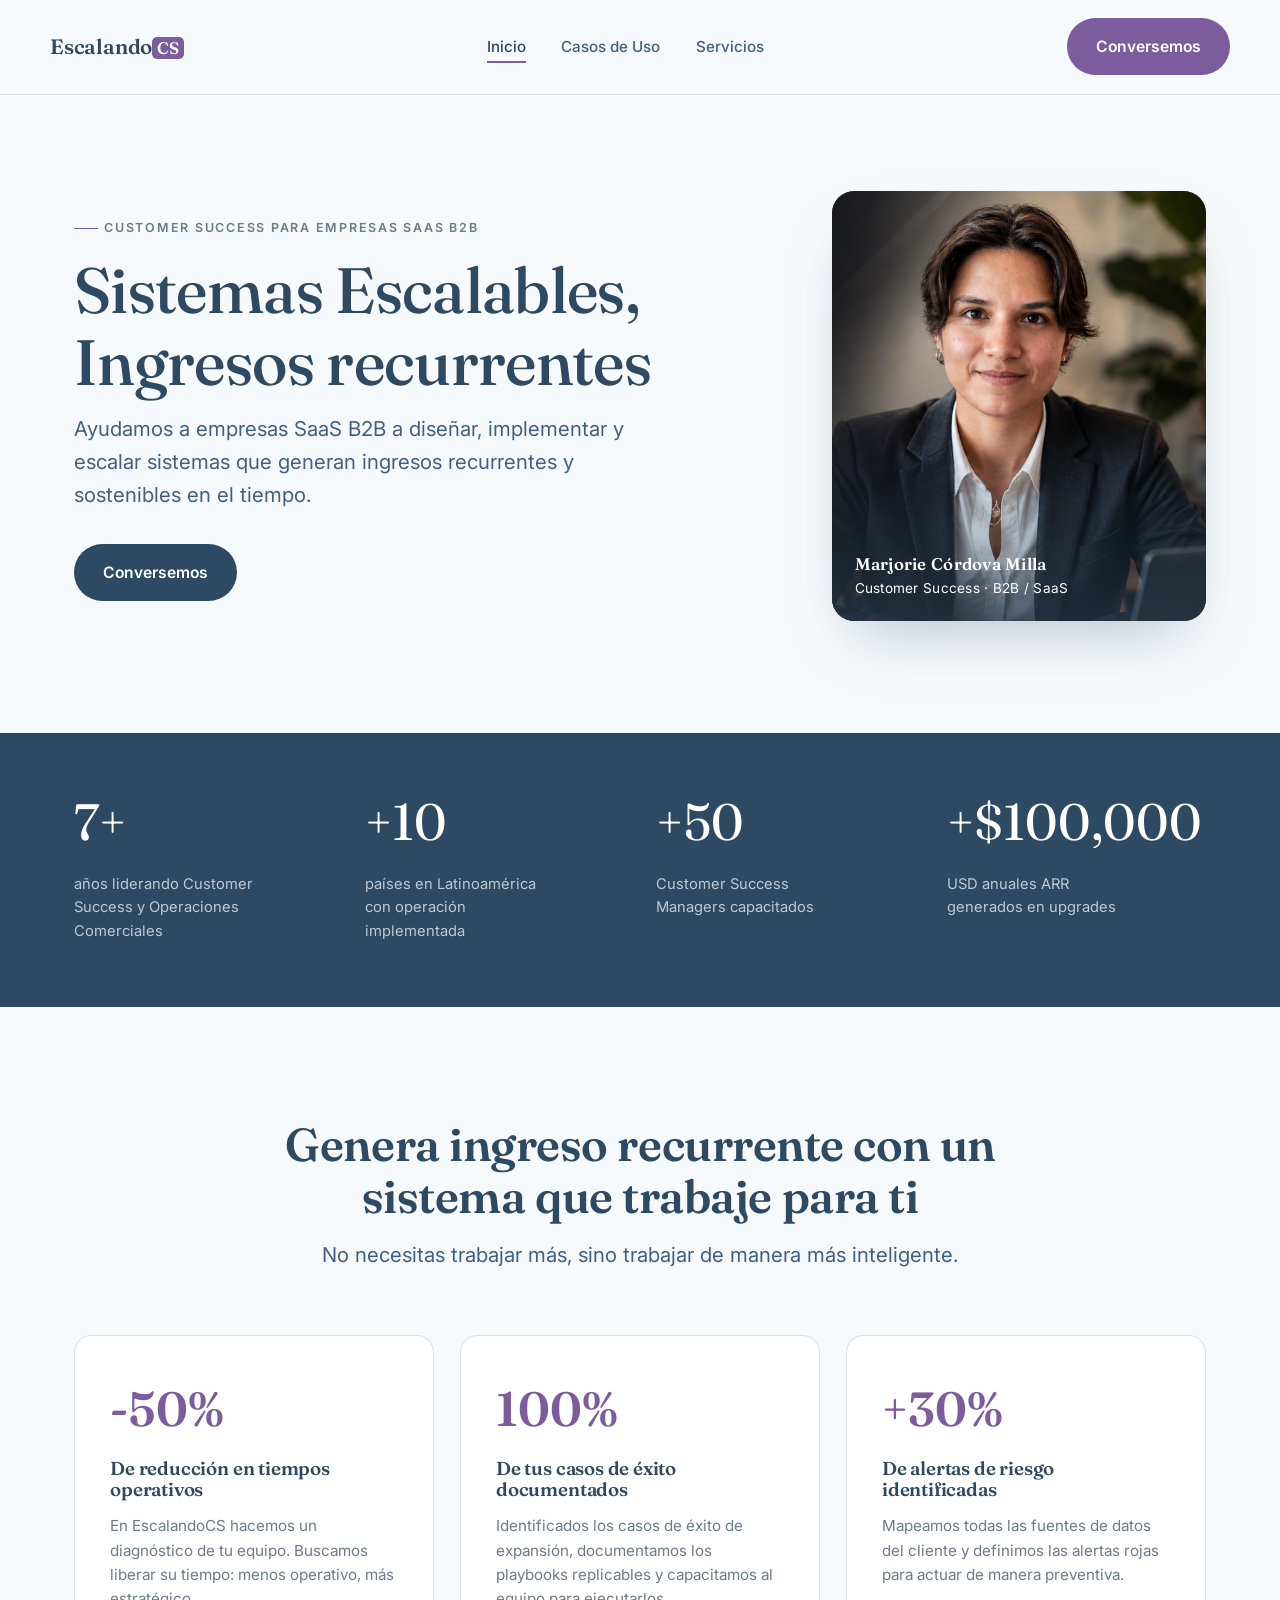
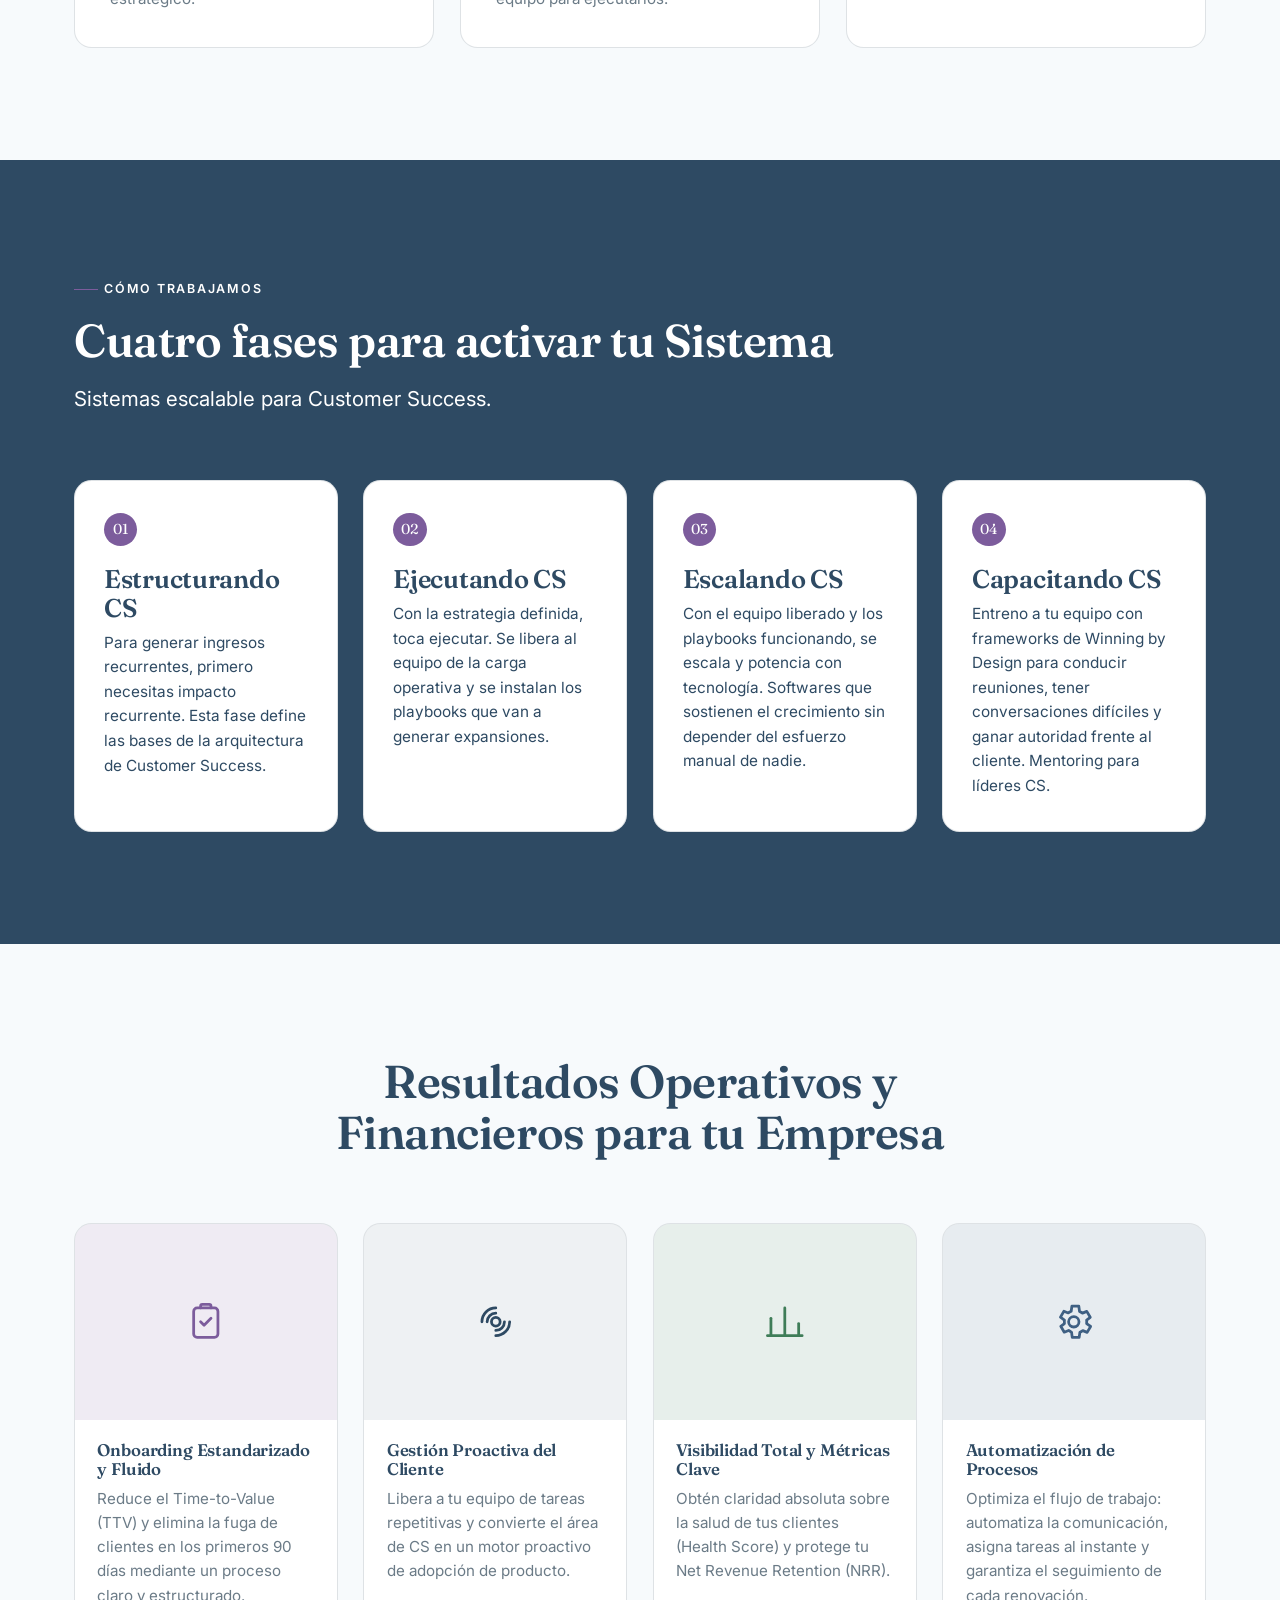
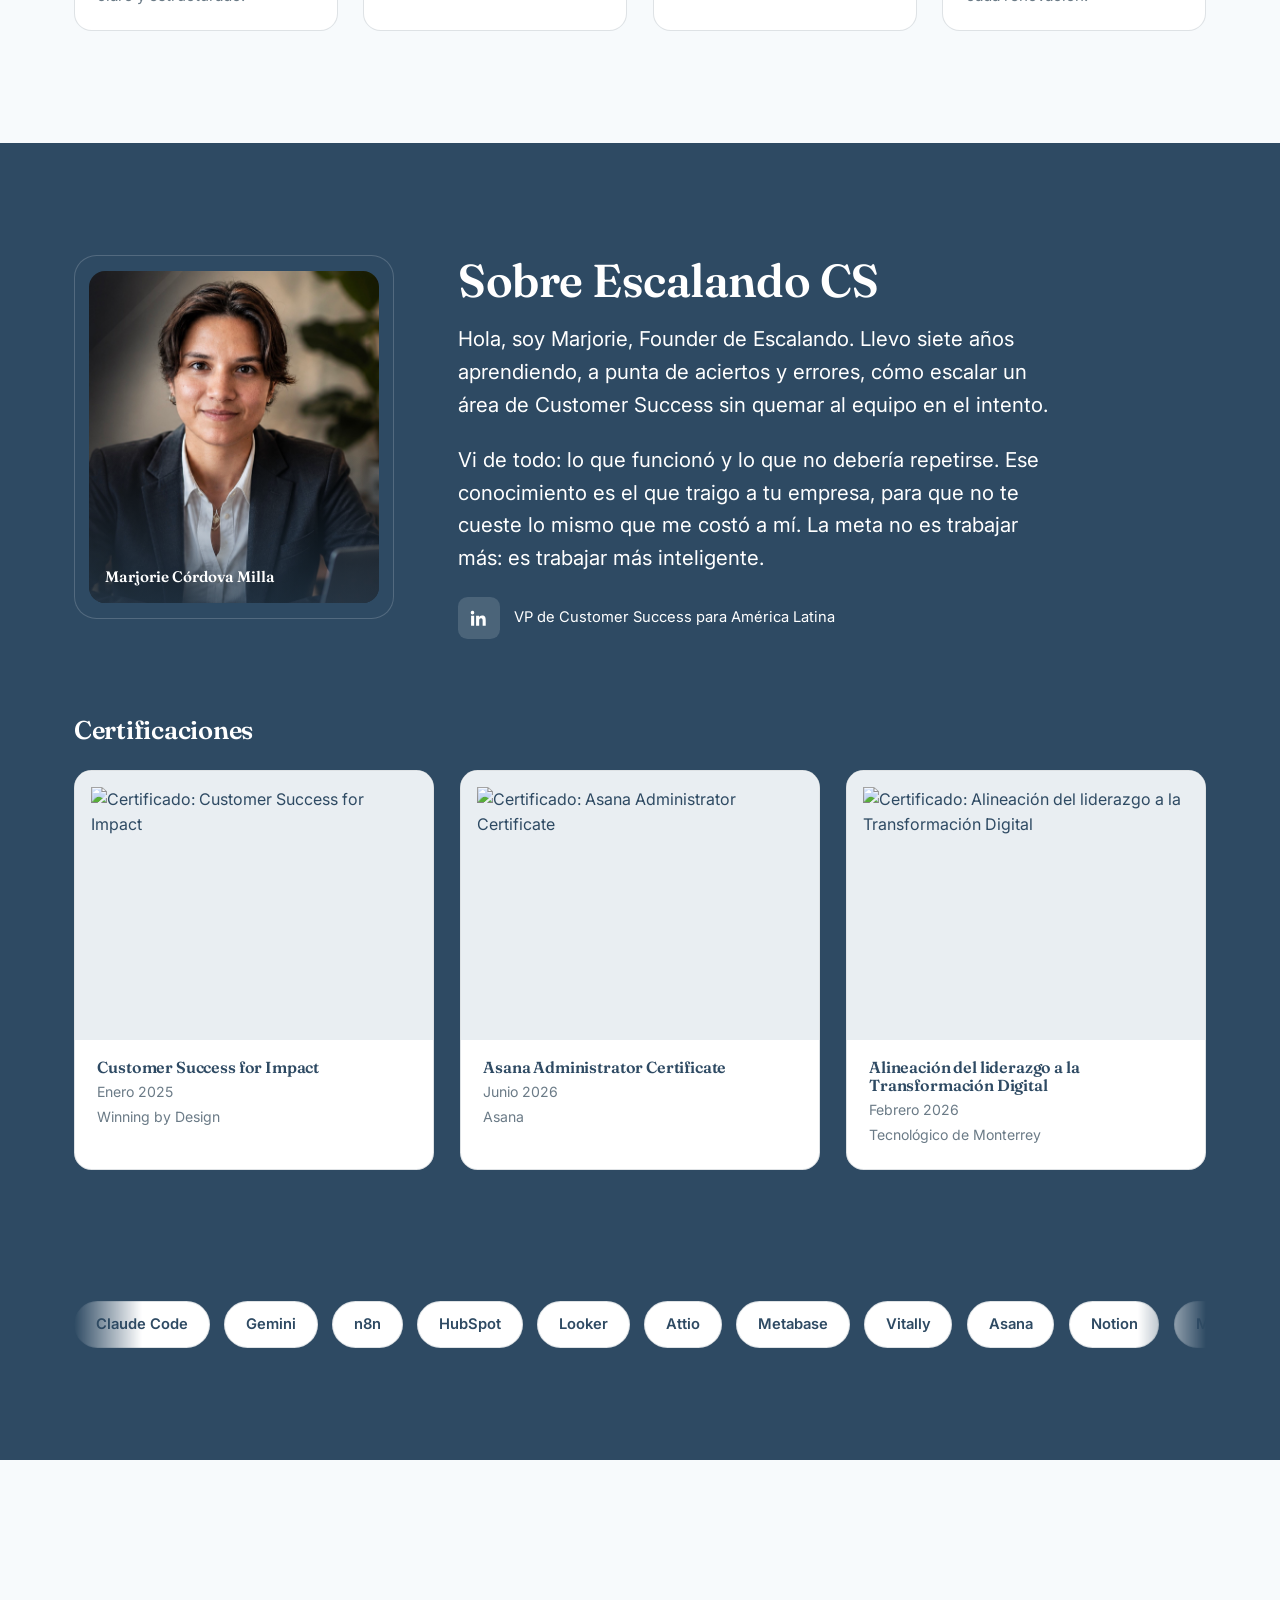
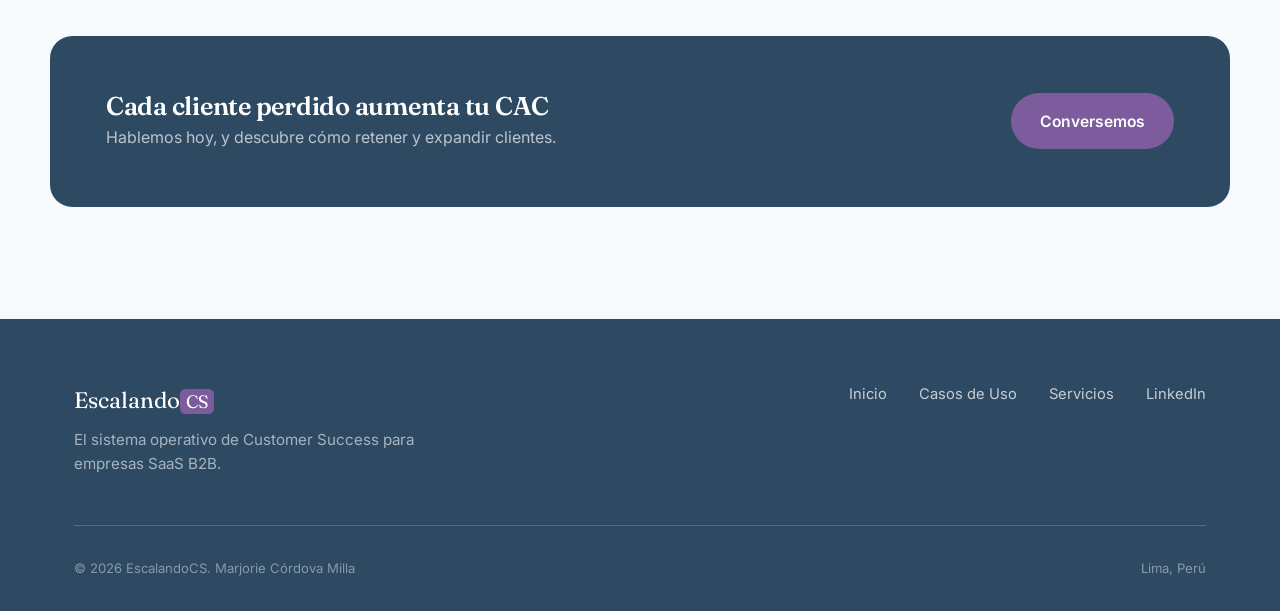
==== commit c8616322: "Rediseña Casos de Uso: stepper conectado, tarjetas y 4ta fase - Stepper horizontal continuo e integr" ====
--- a/index.html
+++ b/index.html
@@ -8,7 +8,7 @@
 <link rel="preconnect" href="https://fonts.googleapis.com">
 <link rel="preconnect" href="https://fonts.gstatic.com" crossorigin>
 <link href="https://fonts.googleapis.com/css2?family=Fraunces:opsz,wght@9..144,500;9..144,600&family=Inter:wght@400;500;600&display=swap" rel="stylesheet">
-<link rel="stylesheet" href="assets/css/style.css?v=20260770">
+<link rel="stylesheet" href="assets/css/style.css?v=20260774">
 </head>
 <body>
 
@@ -113,7 +113,7 @@
     <div class="container">
       <div class="section-head reveal">
         <span class="eyebrow">Cómo trabajamos</span>
-        <h2>Tres fases para activar tu Sistema</h2>
+        <h2>Cuatro fases para activar tu Sistema</h2>
         <p class="lede">Sistemas escalable para Customer Success.</p>
       </div>
       <div class="value-grid">
@@ -131,6 +131,11 @@
           <div class="num">03</div>
           <h3>Escalando CS</h3>
           <p>Con el equipo liberado y los playbooks funcionando, se escala y potencia con tecnología. Softwares que sostienen el crecimiento sin depender del esfuerzo manual de nadie.</p>
+        </div>
+        <div class="value-card reveal">
+          <div class="num">04</div>
+          <h3>Capacitando CS</h3>
+          <p>Entreno a tu equipo con frameworks de Winning by Design para conducir reuniones, tener conversaciones difíciles y ganar autoridad frente al cliente. Mentoring para líderes CS.</p>
         </div>
       </div>
     </div>
@@ -206,12 +211,13 @@
 
         <div class="about-copy reveal">
           <h2>Sobre Escalando CS</h2>
-          <p class="lede">Siete años aprendiendo, a punta de aciertos y errores, cómo escalar un área de Customer Success sin quemar al equipo en el intento. Vi de todo: lo que funcionó y lo que no debería repetirse. Ese conocimiento es el que traigo a tu empresa, para que no te cueste lo mismo que me costó a mí. La meta no es trabajar más: es trabajar más inteligente.</p>
+          <p class="lede">Hola, soy Marjorie, Founder de Escalando. Llevo siete años aprendiendo, a punta de aciertos y errores, cómo escalar un área de Customer Success sin quemar al equipo en el intento.</p>
+          <p class="lede">Vi de todo: lo que funcionó y lo que no debería repetirse. Ese conocimiento es el que traigo a tu empresa, para que no te cueste lo mismo que me costó a mí. La meta no es trabajar más: es trabajar más inteligente.</p>
           <div class="about-linkedin-row">
             <a class="about-linkedin" href="https://www.linkedin.com/in/marjorie-cordova-291a7262/" target="_blank" rel="noopener" aria-label="LinkedIn de Marjorie Córdova Milla">
               <svg viewBox="0 0 24 24" fill="currentColor" aria-hidden="true"><path d="M20.45 20.45h-3.56v-5.57c0-1.33-.02-3.04-1.85-3.04-1.85 0-2.14 1.45-2.14 2.94v5.67H9.34V9h3.41v1.56h.05c.48-.9 1.64-1.85 3.38-1.85 3.6 0 4.27 2.37 4.27 5.46v6.28zM5.34 7.43a2.07 2.07 0 1 1 0-4.13 2.07 2.07 0 0 1 0 4.13zM7.12 20.45H3.56V9h3.56v11.45z"/></svg>
             </a>
-            <p class="about-role-text">7 años de experiencia como Head de Customer Success para América Latina</p>
+            <p class="about-role-text">VP de Customer Success para América Latina</p>
           </div>
         </div>
       </div>
@@ -311,6 +317,6 @@
   </div>
 </footer>
 
-<script defer src="assets/js/main.js?v=20260770"></script>
+<script defer src="assets/js/main.js?v=20260774"></script>
 </body>
 </html>
--- a/assets/css/style.css
+++ b/assets/css/style.css
@@ -567,7 +567,7 @@
 }
 .value-grid {
   display: grid;
-  grid-template-columns: repeat(3, 1fr);
+  grid-template-columns: repeat(4, 1fr);
   gap: 1.6rem;
 }
 .value-card {
@@ -592,9 +592,10 @@
 .value-card h3 { margin-bottom: 0.5rem; color: var(--ink); }
 .value-card p { margin: 0; font-size: 0.96rem; color: var(--ink); }
 
-@media (max-width: 860px) { .value-grid { grid-template-columns: 1fr; } }
-
-.value .section-head { max-width: 750px; }
+@media (max-width: 960px) { .value-grid { grid-template-columns: repeat(2, 1fr); } }
+@media (max-width: 560px) { .value-grid { grid-template-columns: 1fr; } }
+
+.value .section-head { max-width: 800px; }
 
 /* ---------------- Impact banner (stats + cards) ---------------- */
 
@@ -652,51 +653,83 @@
 
 .phases { padding-top: 0; }
 
-.flow-panel {
-  max-width: 900px;
+.stepper {
+  display: flex;
+  align-items: flex-start;
+  justify-content: center;
+  max-width: 640px;
   margin: 0 auto;
 }
 
-.flow-diagram {
-  display: flex;
-  flex-wrap: wrap;
-  justify-content: center;
-  gap: 1.2rem;
-}
-
-.flow-step {
-  display: block;
-  flex: 0 1 260px;
-  max-width: 290px;
-  text-align: center;
-  padding: 1.3rem 1.2rem;
-  border: 1px solid var(--line);
-  border-radius: 1.1rem;
-  background: var(--paper);
+.stepper-step {
+  position: relative;
+  display: flex;
+  flex-direction: column;
+  align-items: center;
+  gap: 0.6rem;
+  flex: 1 1 0;
+  min-width: 0;
+  background: none;
+  border: none;
+  padding: 0;
   font-family: inherit;
   cursor: pointer;
   appearance: none;
   -webkit-appearance: none;
-  transition: background 0.2s var(--ease), border-color 0.2s var(--ease);
-}
-.flow-step:hover { border-color: var(--accent); }
-.flow-step[aria-selected="true"] {
+}
+.stepper-step:not(:first-child)::before {
+  content: "";
+  position: absolute;
+  top: 1.2rem;
+  right: 50%;
+  width: 100%;
+  height: 2px;
+  background: var(--line);
+  z-index: 0;
+  transition: background 0.25s var(--ease);
+}
+.stepper-step.is-done:not(:first-child)::before { background: var(--accent); }
+
+.stepper-dot {
+  position: relative;
+  z-index: 1;
+  display: flex;
+  align-items: center;
+  justify-content: center;
+  width: 2.4rem;
+  height: 2.4rem;
+  flex-shrink: 0;
+  border-radius: 50%;
+  border: 2px solid var(--line);
+  background: var(--paper);
+  color: var(--ink-mute);
+  font-family: var(--font-display);
+  font-weight: 700;
+  font-size: 1rem;
+  transition: background 0.2s var(--ease), border-color 0.2s var(--ease), color 0.2s var(--ease), box-shadow 0.2s var(--ease);
+}
+.stepper-step.is-done .stepper-dot {
   background: var(--accent);
   border-color: var(--accent);
-}
-.flow-step[aria-selected="true"] .flow-step-label { color: var(--paper); }
-
-.flow-step-label {
-  display: block;
-  font-family: var(--font-display);
-  font-size: 1.1rem;
-  color: var(--ink);
-  white-space: nowrap;
-}
+  color: var(--paper);
+}
+.stepper-step[aria-selected="true"] .stepper-dot {
+  box-shadow: 0 0 0 4px rgba(124, 92, 156, 0.2);
+}
+
+.stepper-label {
+  font-size: 0.88rem;
+  color: var(--ink-mute);
+  text-align: center;
+  transition: color 0.2s var(--ease);
+}
+.stepper-step.is-done .stepper-label { color: var(--ink); }
+.stepper-step[aria-selected="true"] .stepper-label { font-weight: 600; }
 
 @media (max-width: 560px) {
-  .flow-step { flex: 1 1 100%; max-width: none; }
-  .flow-step-label { white-space: normal; }
+  .stepper-label { font-size: 0.74rem; }
+  .stepper-dot { width: 2rem; height: 2rem; font-size: 0.88rem; }
+  .stepper-step:not(:first-child)::before { top: 1rem; }
 }
 
 /* ---------------- Phases (Casos de Uso) ---------------- */
@@ -761,23 +794,30 @@
   list-style: none;
   margin: 0;
   padding: 0;
+  display: flex;
+  flex-direction: column;
+  gap: 0.9rem;
 }
 
 .timeline-step {
   display: grid;
-  grid-template-columns: 2rem 1fr;
+  grid-template-columns: 2.2rem 1fr;
   gap: 1.1rem;
+  align-items: start;
+  padding: 1.3rem 1.4rem;
+  background: var(--cream-soft);
+  border-radius: 1rem;
 }
 
 .timeline-marker {
   display: flex;
-  flex-direction: column;
-  align-items: center;
+  align-items: flex-start;
+  justify-content: center;
 }
 
 .timeline-num {
-  width: 2rem;
-  height: 2rem;
+  width: 2.2rem;
+  height: 2.2rem;
   flex-shrink: 0;
   border-radius: 50%;
   background: var(--accent);
@@ -789,32 +829,6 @@
   align-items: center;
   justify-content: center;
 }
-
-.timeline-check {
-  width: 2rem;
-  height: 2rem;
-  flex-shrink: 0;
-  border-radius: 50%;
-  background: var(--success);
-  color: var(--paper);
-  font-size: 1rem;
-  font-weight: 700;
-  line-height: 1;
-  display: flex;
-  align-items: center;
-  justify-content: center;
-}
-
-.timeline-line {
-  width: 1px;
-  flex: 1;
-  min-height: 1.2rem;
-  background: var(--line);
-  margin: 0.3rem 0;
-}
-
-.timeline-body { padding-bottom: 1.3rem; }
-.timeline-step:last-child .timeline-body { padding-bottom: 0; }
 
 .timeline-title {
   font-family: var(--font-display);
@@ -827,6 +841,11 @@
 .timeline-subtitle {
   font-size: 0.92rem;
   color: var(--ink-mute);
+}
+.timeline-subtitle strong,
+.phase-block .lede strong {
+  color: var(--ink);
+  font-weight: 700;
 }
 
 /* ---------------- Contact page ---------------- */
